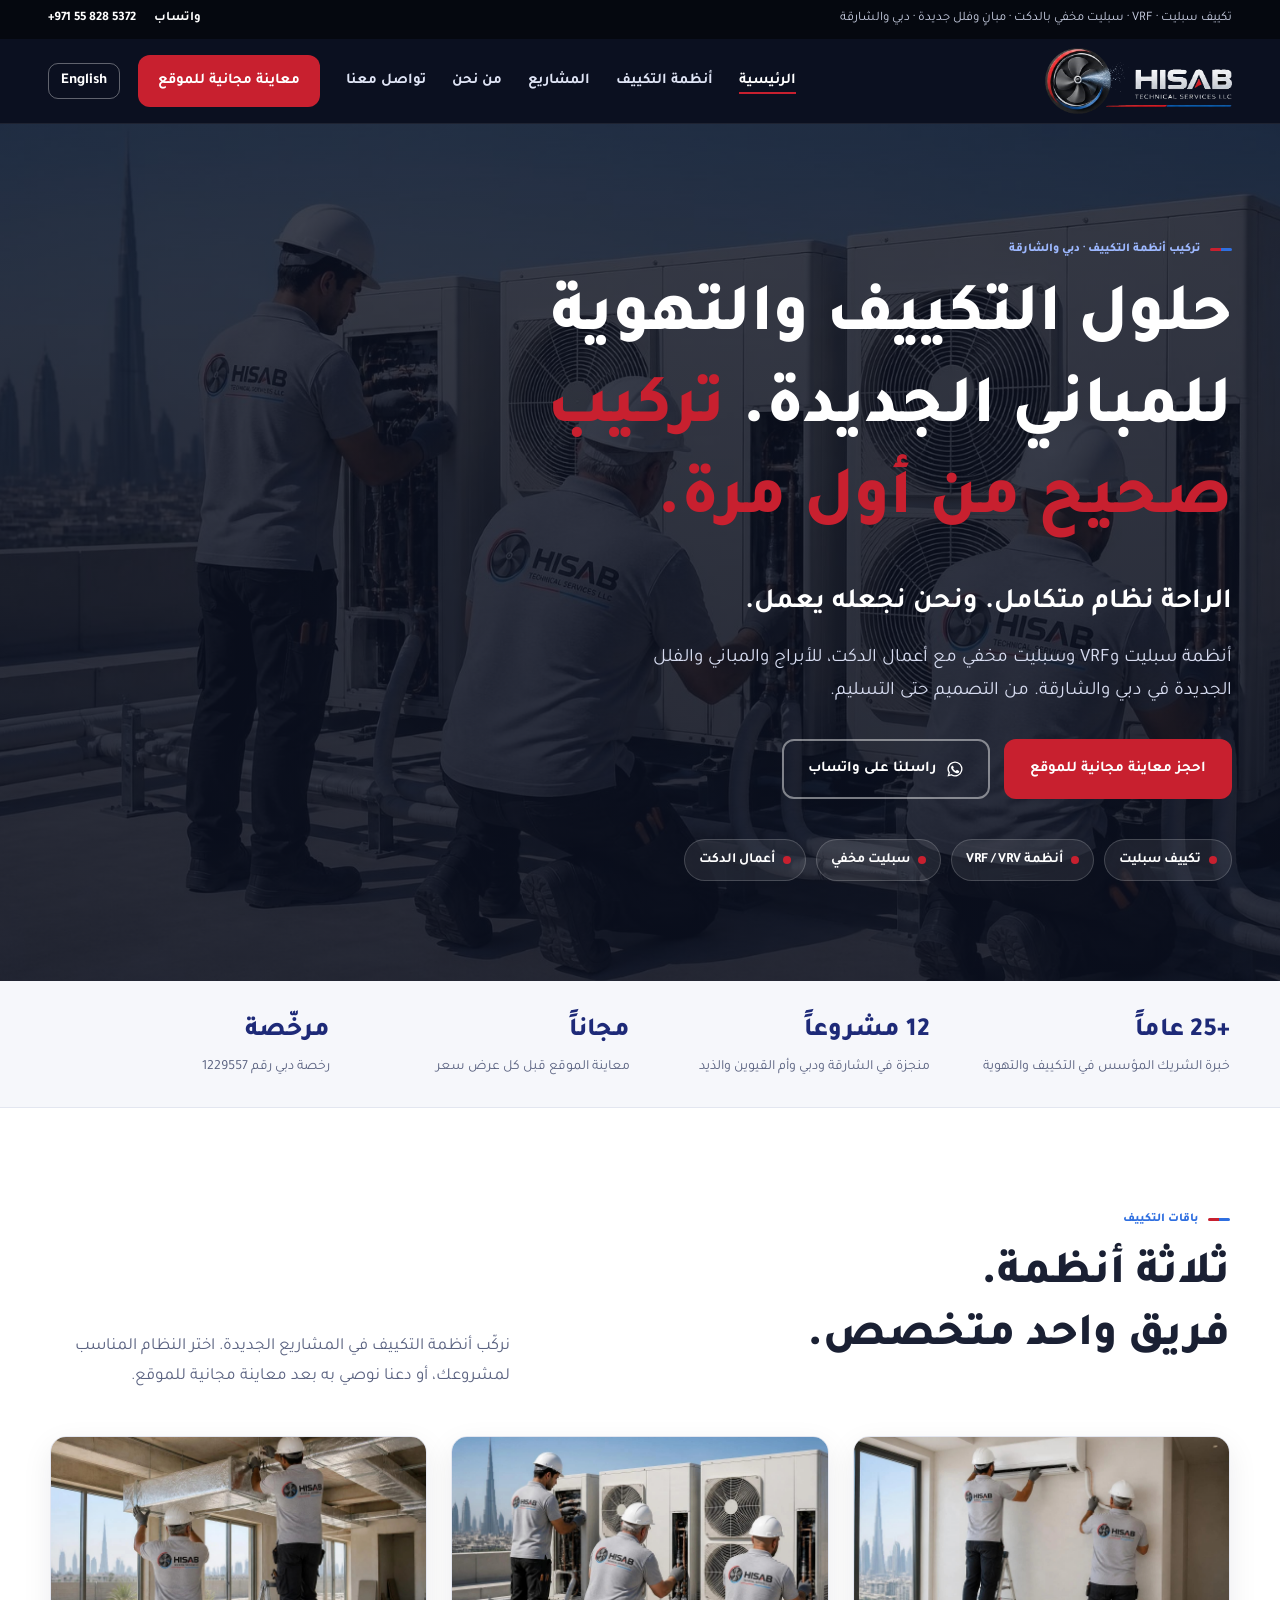
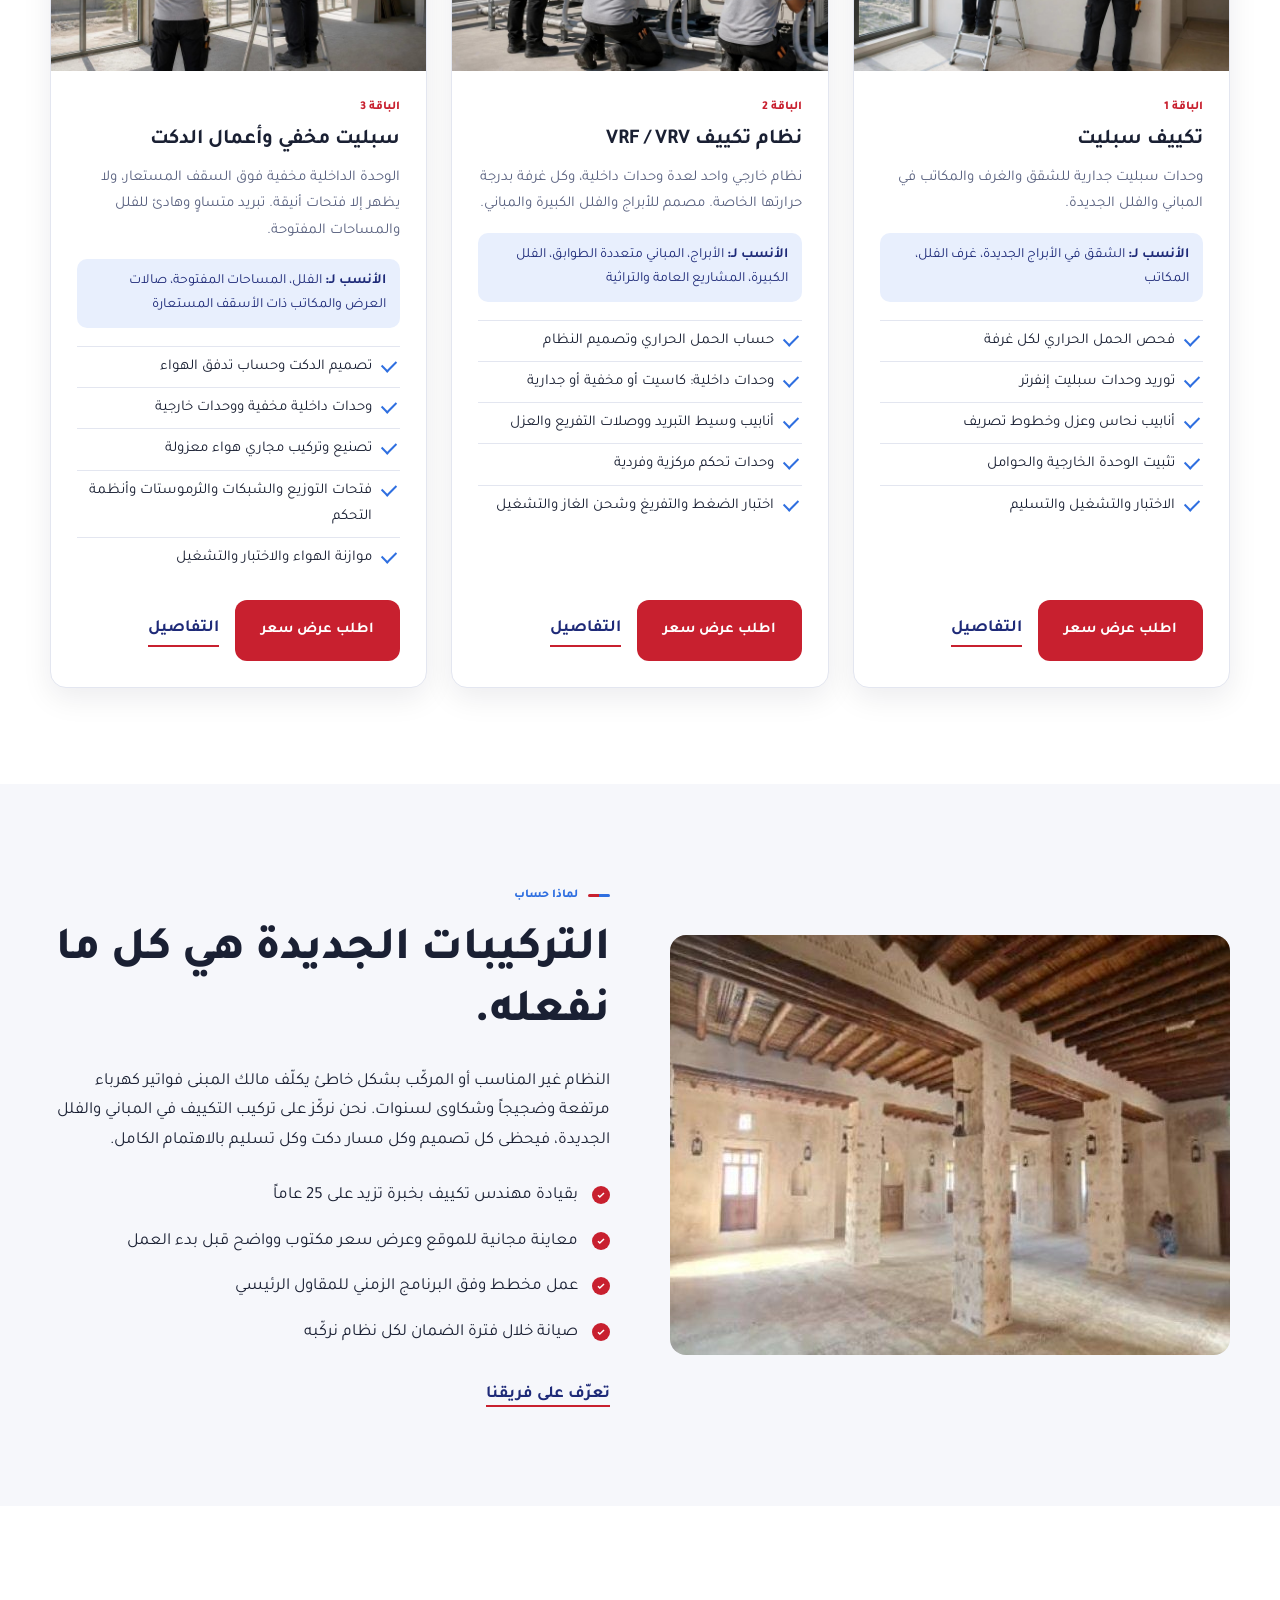
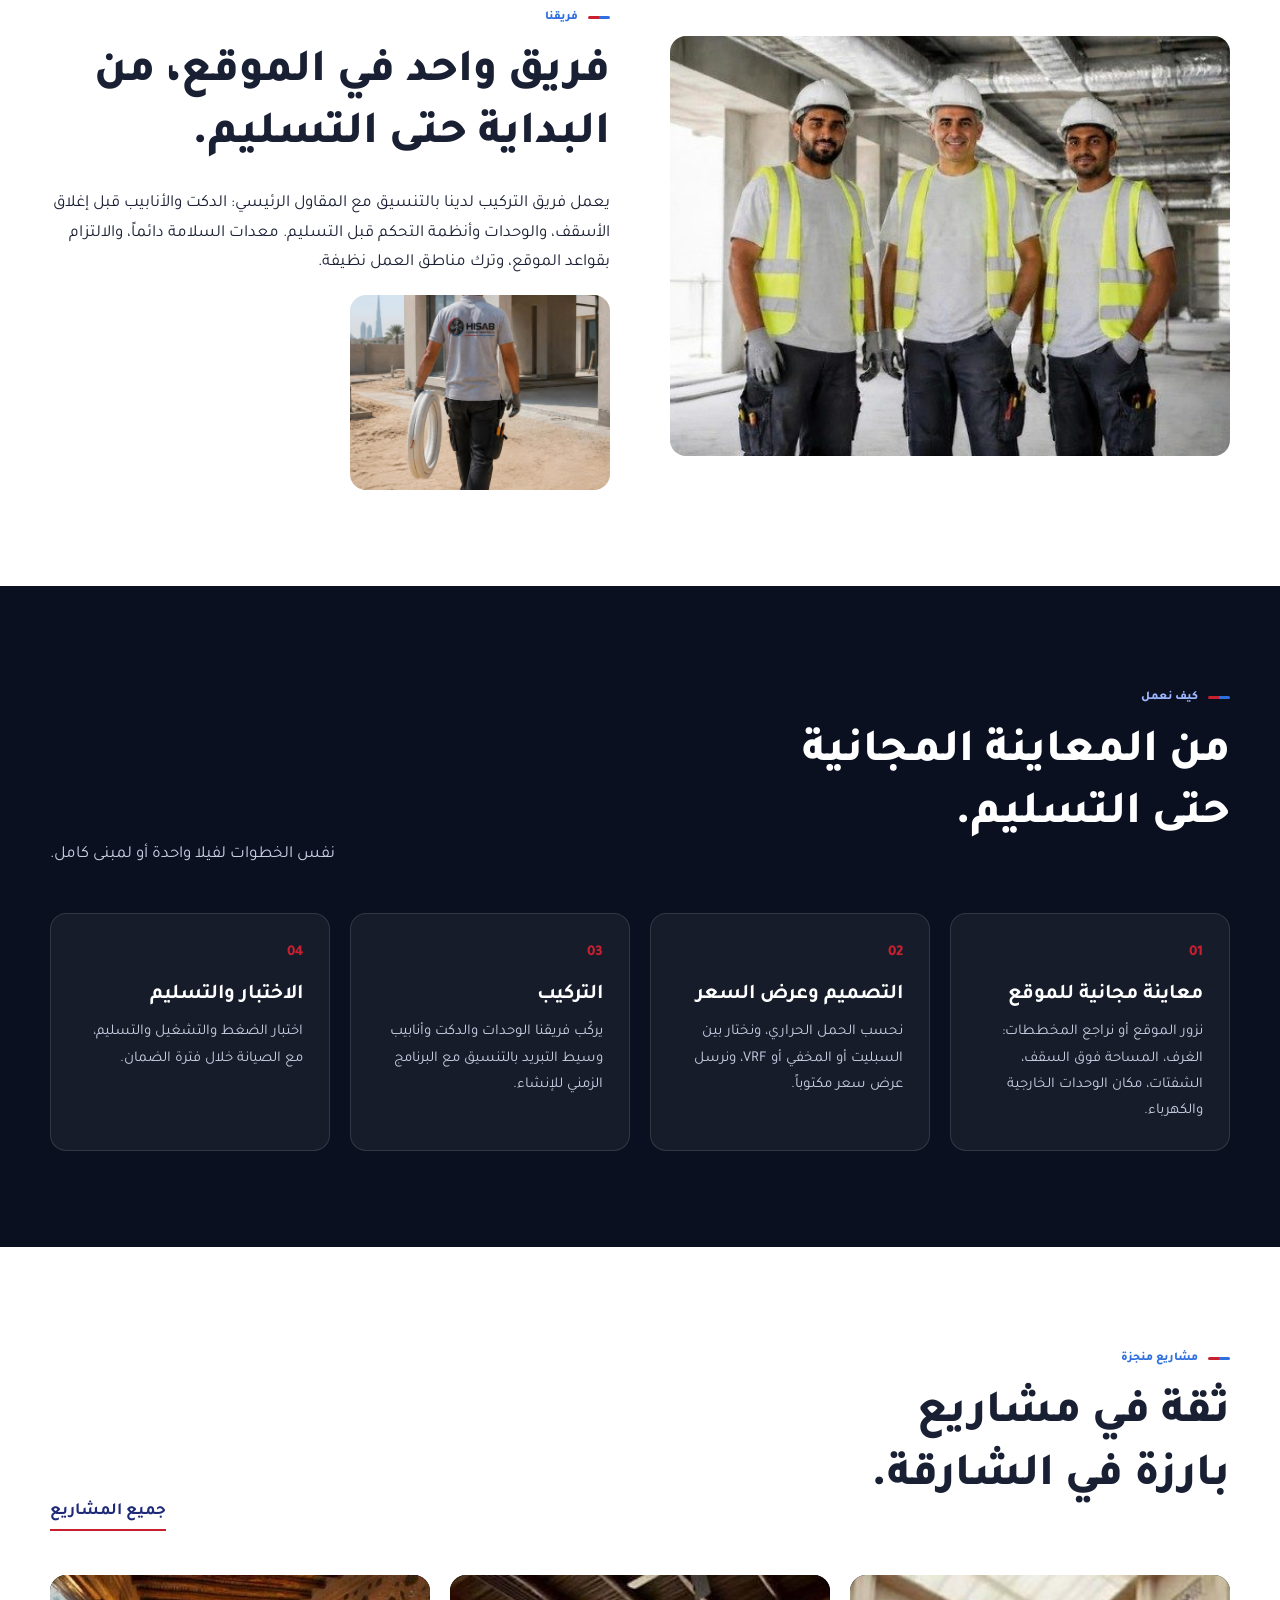
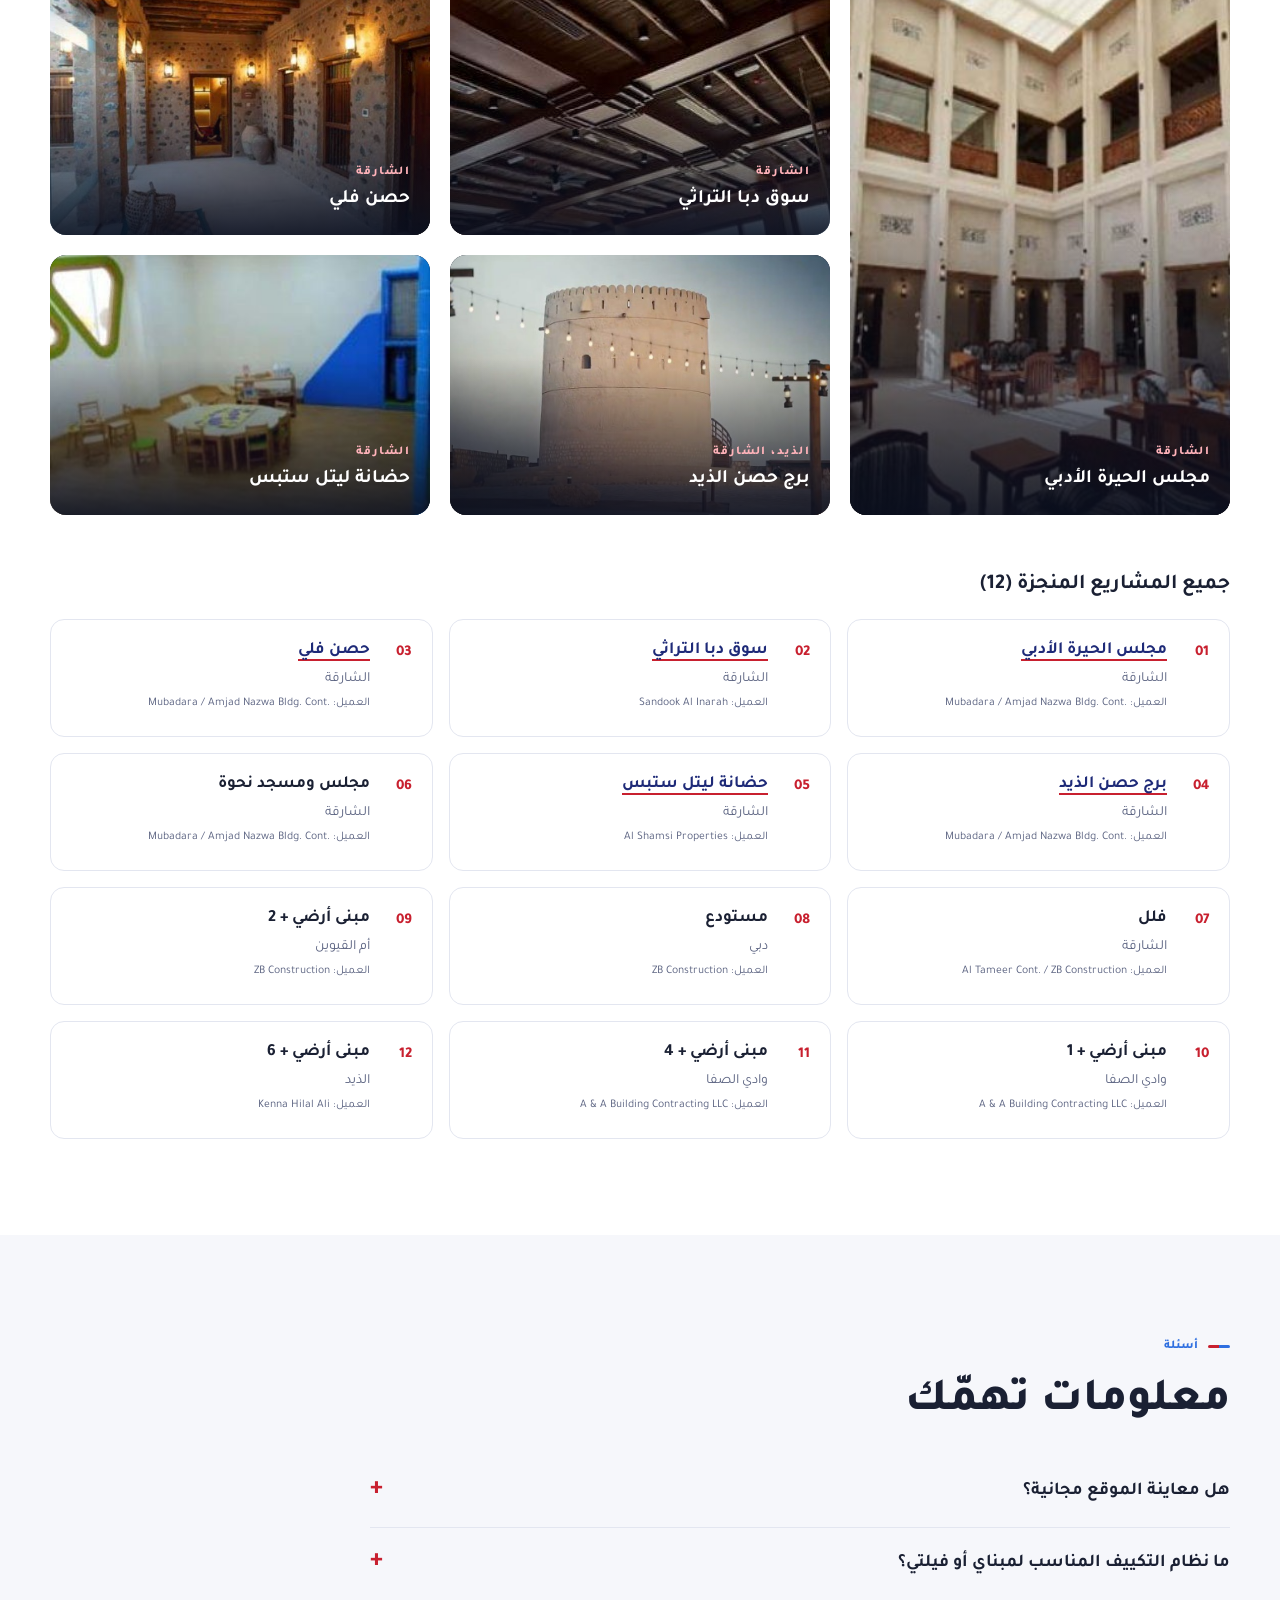
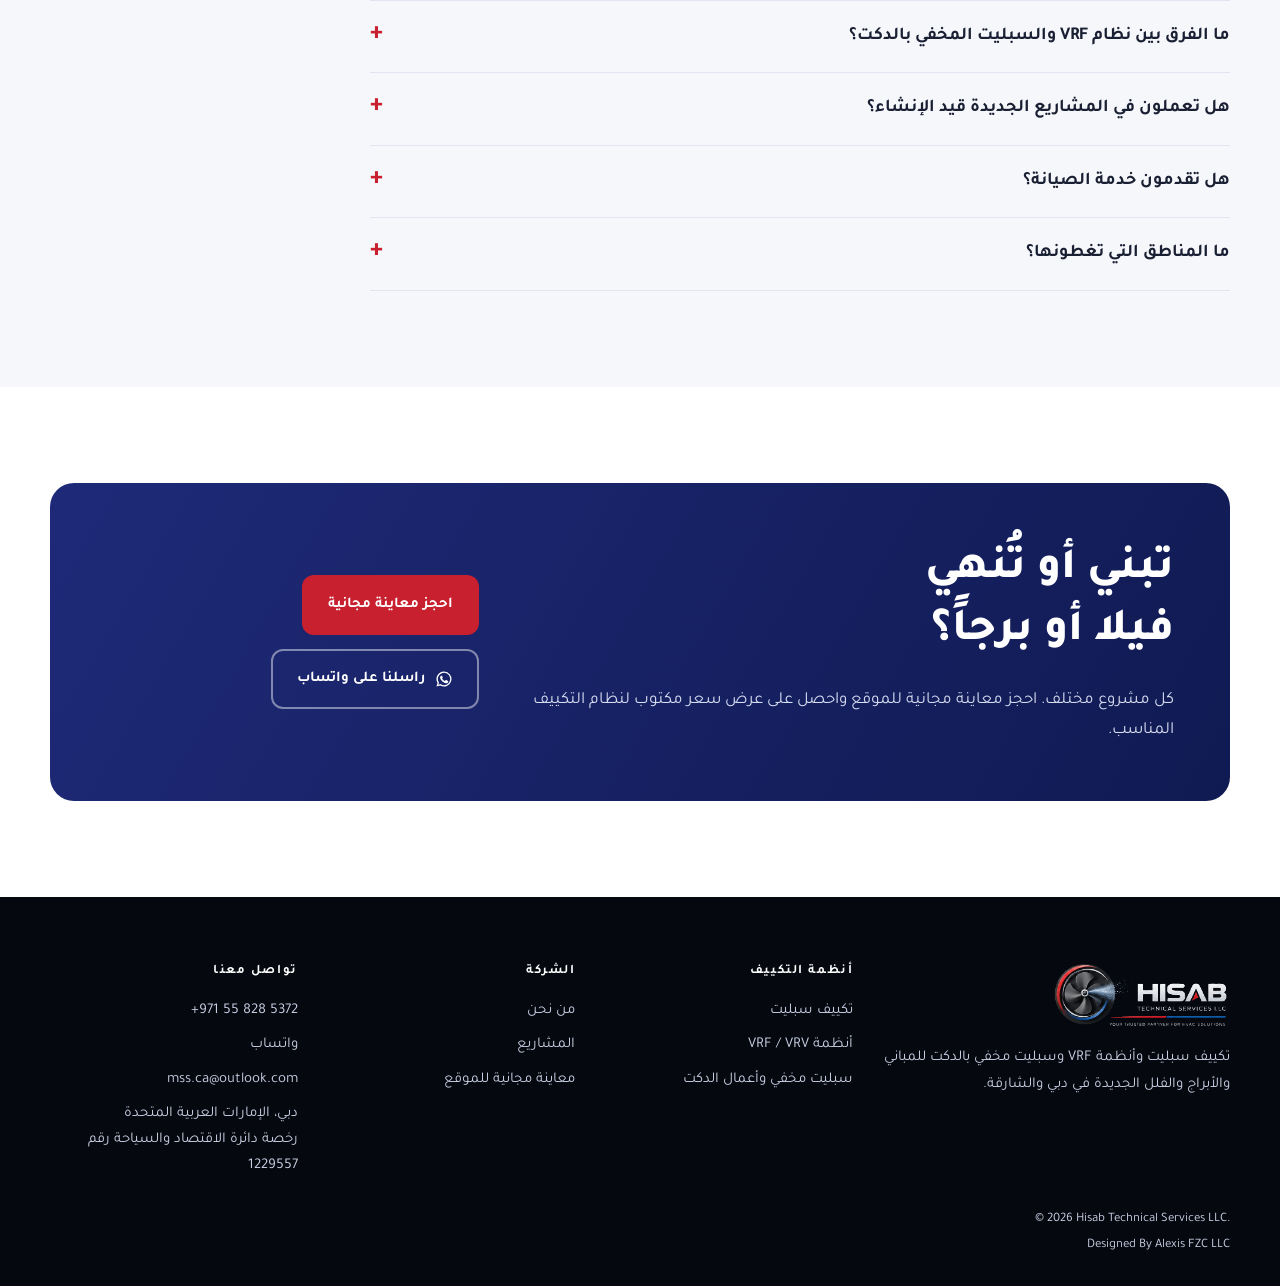
==== ar/index.html @ 133f1e7b "Add Arabic (RTL) version of every page with an English/Arabic switch Arabic pages live in ar/ and sh" ====
<!doctype html>
<html lang="ar" dir="rtl">
<head>
<meta charset="utf-8">
<meta name="viewport" content="width=device-width,initial-scale=1">
<title>تركيب تكييف سبليت وVRF ومخفي بالدكت للمباني والفلل في دبي | حساب للخدمات الفنية</title>
<meta name="description" content="حساب للخدمات الفنية تركّب تكييف سبليت وأنظمة VRF/VRV وسبليت مخفي مع أعمال الدكت للمباني والأبراج والفلل الجديدة في دبي والشارقة. معاينة مجانية للموقع.">
<link rel="canonical" href="https://hisab-technical-services.netlify.app/ar/">
<link rel="alternate" hreflang="en" href="https://hisab-technical-services.netlify.app/">
<link rel="alternate" hreflang="ar" href="https://hisab-technical-services.netlify.app/ar/">
<link rel="alternate" hreflang="x-default" href="https://hisab-technical-services.netlify.app/">
<meta property="og:type" content="website">
<meta property="og:locale" content="ar_AE">
<meta property="og:title" content="تركيب تكييف سبليت وVRF ومخفي بالدكت للمباني والفلل في دبي | حساب للخدمات الفنية">
<meta property="og:description" content="حساب للخدمات الفنية تركّب تكييف سبليت وأنظمة VRF/VRV وسبليت مخفي مع أعمال الدكت للمباني والأبراج والفلل الجديدة في دبي والشارقة. معاينة مجانية للموقع.">
<meta property="og:url" content="https://hisab-technical-services.netlify.app/ar/">
<meta property="og:image" content="https://hisab-technical-services.netlify.app/assets/og-image.jpg">
<meta name="twitter:card" content="summary_large_image">
<meta name="theme-color" content="#0b1020">
<link rel="icon" type="image/png" href="../assets/favicon.png">
<link rel="apple-touch-icon" href="../assets/apple-touch-icon.png">
<link rel="preconnect" href="https://fonts.googleapis.com">
<link rel="preconnect" href="https://fonts.gstatic.com" crossorigin>
<link href="https://fonts.googleapis.com/css2?family=Manrope:wght@400;500;600;700;800&family=Tajawal:wght@400;500;700;800&display=swap" rel="stylesheet">
<link rel="stylesheet" href="../styles.css">
<script type="application/ld+json">{"@context": "https://schema.org", "@type": "HVACBusiness", "name": "حساب للخدمات الفنية ذ.م.م", "alternateName": "Hisab Technical Services LLC", "inLanguage": "ar", "slogan": "شريكك الموثوق لحلول التكييف والتهوية", "url": "https://hisab-technical-services.netlify.app/ar/", "telephone": "+971558285372", "email": "mss.ca@outlook.com", "image": "https://hisab-technical-services.netlify.app/assets/og-image.jpg", "logo": "https://hisab-technical-services.netlify.app/assets/hisab-logo.png", "foundingDate": "2023-08", "address": {"@type": "PostalAddress", "addressLocality": "دبي", "addressCountry": "AE"}, "areaServed": [{"@type": "City", "name": "دبي"}, {"@type": "City", "name": "الشارقة"}, {"@type": "Country", "name": "الإمارات العربية المتحدة"}], "sameAs": ["https://instagram.com/hisab_technical_services_llc"], "hasOfferCatalog": {"@type": "OfferCatalog", "name": "تركيب أنظمة التكييف", "itemListElement": [{"@type": "Offer", "itemOffered": {"@type": "Service", "name": "توريد وتركيب تكييف سبليت للمباني والفلل الجديدة"}}, {"@type": "Offer", "itemOffered": {"@type": "Service", "name": "تصميم وتركيب وتشغيل أنظمة تكييف VRF / VRV"}}, {"@type": "Offer", "itemOffered": {"@type": "Service", "name": "تصميم وتركيب تكييف سبليت مخفي وأعمال الدكت"}}, {"@type": "Offer", "itemOffered": {"@type": "Service", "name": "معاينة مجانية للموقع"}}]}}</script>
<script type="application/ld+json">{"@context": "https://schema.org", "@type": "FAQPage", "inLanguage": "ar", "mainEntity": [{"@type": "Question", "name": "هل معاينة الموقع مجانية؟", "acceptedAnswer": {"@type": "Answer", "text": "نعم. كل مشروع مختلف، لذلك نعاين الموقع أولاً. المعاينة مجانية، وبعدها تستلم عرض سعر مكتوباً."}}, {"@type": "Question", "name": "ما نظام التكييف المناسب لمبناي أو فيلتي؟", "acceptedAnswer": {"@type": "Answer", "text": "يعتمد ذلك على عدد الغرف والمساحة فوق السقف وطريقة استخدام المبنى. الوحدات السبليت تناسب الغرف المنفردة والشقق. السبليت المخفي بالدكت يخفي الوحدة الداخلية فوق السقف المستعار ويناسب الفلل والمساحات المفتوحة. نظام VRF يناسب الفلل الكبيرة والأبراج والمباني متعددة الغرف على نظام خارجي واحد. نوصي بالنظام المناسب بعد معاينة الموقع."}}, {"@type": "Question", "name": "ما الفرق بين نظام VRF والسبليت المخفي بالدكت؟", "acceptedAnswer": {"@type": "Answer", "text": "نظام السبليت المخفي يستخدم وحدة داخلية واحدة توزّع الهواء البارد عبر مجاري الدكت إلى عدة غرف، وغالباً بثرموستات واحد لكل نظام. أما نظام VRF (تدفق متغير لوسيط التبريد، ويُسمّى أيضاً VRV) فيربط عدة وحدات داخلية بوحدة خارجية واحدة، فيمكن ضبط حرارة كل غرفة على حدة."}}, {"@type": "Question", "name": "هل تعملون في المشاريع الجديدة قيد الإنشاء؟", "acceptedAnswer": {"@type": "Answer", "text": "نعم. التركيبات الجديدة هي تخصصنا: التكييف وأعمال الدكت للمباني والأبراج والفلل الجديدة، من مرحلة التصميم حتى التركيب والاختبار والتسليم."}}, {"@type": "Question", "name": "هل تقدمون خدمة الصيانة؟", "acceptedAnswer": {"@type": "Answer", "text": "نحن متخصصون في التركيبات الجديدة. نقدم الصيانة للأنظمة التي قمنا بتركيبها خلال فترة الضمان."}}, {"@type": "Question", "name": "ما المناطق التي تغطونها؟", "acceptedAnswer": {"@type": "Answer", "text": "مقرنا في دبي ونعمل في دبي والشارقة، ولدينا مشاريع منجزة في الشارقة والذيد وأم القيوين ودبي."}}]}</script>
</head>
<body>
<a class="skip" href="#main">انتقل إلى المحتوى</a>
<div class="topbar"><div class="wrap"><span>تكييف سبليت · VRF · سبليت مخفي بالدكت<span class="hide-sm"> · مبانٍ وفلل جديدة · دبي والشارقة</span></span><span class="top-links"><a href="https://wa.me/971558285372?text=%D9%85%D8%B1%D8%AD%D8%A8%D8%A7%D9%8B%20%D8%AD%D8%B3%D8%A7%D8%A8%D8%8C%20%D8%A3%D8%B1%D8%BA%D8%A8%20%D9%81%D9%8A%20%D9%85%D8%B9%D8%A7%D9%8A%D9%86%D8%A9%20%D9%85%D8%AC%D8%A7%D9%86%D9%8A%D8%A9%20%D9%84%D9%84%D9%85%D9%88%D9%82%D8%B9." target="_blank" rel="noopener">واتساب</a><a href="tel:+971558285372"><bdi dir="ltr">+971 55 828 5372</bdi></a></span></div></div>
<header class="header"><div class="wrap nav">
<a class="brand" href="index.html" aria-label="حساب للخدمات الفنية – الرئيسية"><img src="../assets/hisab-logo-header-v3.png" alt="حساب للخدمات الفنية ذ.م.م – شريكك الموثوق لحلول التكييف والتهوية" width="576" height="203"></a>
<div class="nav-end"><nav class="menu" id="menu" aria-label="القائمة الرئيسية"><a href="index.html" aria-current="page">الرئيسية</a><a href="ac-systems.html">أنظمة التكييف</a><a href="projects.html">المشاريع</a><a href="about.html">من نحن</a><a href="contact.html">تواصل معنا</a><a class="btn btn-red" href="contact.html#book">معاينة مجانية للموقع</a></nav>
<a class="lang-switch" href="../index.html" hreflang="en" lang="en">English</a><button class="menu-toggle" aria-label="فتح القائمة" aria-expanded="false" aria-controls="menu">☰</button></div>
</div></header>
<main id="main">
<section class="hero"><div class="hero-bg" role="img" aria-label="فنيو حساب يركّبون وحدات VRF خارجية على سطح مبنى في دبي"></div><div class="wrap">
<div class="eyebrow">تركيب أنظمة التكييف · دبي والشارقة</div>
<h1>حلول التكييف والتهوية للمباني الجديدة. <span class="accent">تركيب صحيح من أول مرة.</span></h1>
<p class="tagline">الراحة نظام متكامل. ونحن نجعله يعمل.</p>
<p class="lead">أنظمة سبليت وVRF وسبليت مخفي مع أعمال الدكت، للأبراج والمباني والفلل الجديدة في دبي والشارقة. من التصميم حتى التسليم.</p>
<div class="hero-actions"><a class="btn btn-red" href="contact.html#book">احجز معاينة مجانية للموقع</a><a class="btn btn-ghost" href="https://wa.me/971558285372?text=%D9%85%D8%B1%D8%AD%D8%A8%D8%A7%D9%8B%20%D8%AD%D8%B3%D8%A7%D8%A8%D8%8C%20%D8%A3%D8%B1%D8%BA%D8%A8%20%D9%81%D9%8A%20%D9%85%D8%B9%D8%A7%D9%8A%D9%86%D8%A9%20%D9%85%D8%AC%D8%A7%D9%86%D9%8A%D8%A9%20%D9%84%D9%84%D9%85%D9%88%D9%82%D8%B9." target="_blank" rel="noopener"><svg class="wa" viewBox="0 0 24 24" aria-hidden="true"><path fill="currentColor" d="M12 2a10 10 0 0 0-8.6 15.1L2 22l5-1.3A10 10 0 1 0 12 2zm0 18.2a8.2 8.2 0 0 1-4.2-1.2l-.3-.2-3 .8.8-2.9-.2-.3A8.2 8.2 0 1 1 12 20.2zm4.5-6.1c-.2-.1-1.5-.7-1.7-.8s-.4-.1-.6.1-.7.8-.8 1-.3.2-.5.1a6.7 6.7 0 0 1-3.3-2.9c-.3-.4.3-.4.7-1.3.1-.2 0-.3 0-.4l-.8-1.8c-.2-.5-.4-.4-.6-.4h-.5a1 1 0 0 0-.7.3 3 3 0 0 0-.9 2.2 5.2 5.2 0 0 0 1.1 2.7 11.8 11.8 0 0 0 4.5 4c1.7.7 2.3.8 3.2.7a2.7 2.7 0 0 0 1.8-1.3 2.2 2.2 0 0 0 .2-1.3c-.1-.1-.3-.2-.5-.3z"/></svg> راسلنا على واتساب</a></div>
<div class="hero-chips"><span class="chip">تكييف سبليت</span><span class="chip">أنظمة VRF / VRV</span><span class="chip">سبليت مخفي</span><span class="chip">أعمال الدكت</span></div>
</div></section>
<section class="trust"><div class="wrap">
<div><b>+25 عاماً</b><span>خبرة الشريك المؤسس في التكييف والتهوية</span></div>
<div><b>12 مشروعاً</b><span>منجزة في الشارقة ودبي وأم القيوين والذيد</span></div>
<div><b>مجاناً</b><span>معاينة الموقع قبل كل عرض سعر</span></div>
<div><b>مرخّصة</b><span>رخصة دبي رقم <bdi dir="ltr">1229557</bdi></span></div>
</div></section>

<section class="section"><div class="wrap">
<div class="head"><div><div class="eyebrow">باقات التكييف</div><h2>ثلاثة أنظمة.<br>فريق واحد متخصص.</h2></div>
<p>نركّب أنظمة التكييف في المشاريع الجديدة. اختر النظام المناسب لمشروعك، أو دعنا نوصي به بعد معاينة مجانية للموقع.</p></div>
<div class="packages">
<article class="pkg"><img src="../assets/photos/pkg-split.jpg" alt="فنيو حساب بالزي الموحد يركّبون وحدة تكييف سبليت في شقة جديدة في دبي" loading="lazy" width="800" height="500"><div class="pkg-body">
<div class="tag">الباقة 1</div><h3>تكييف سبليت</h3><p>وحدات سبليت جدارية للشقق والغرف والمكاتب في المباني والفلل الجديدة.</p><div class="best"><b>الأنسب لـ:</b> الشقق في الأبراج الجديدة، غرف الفلل، المكاتب</div>
<ul><li>فحص الحمل الحراري لكل غرفة</li><li>توريد وحدات سبليت إنفرتر</li><li>أنابيب نحاس وعزل وخطوط تصريف</li><li>تثبيت الوحدة الخارجية والحوامل</li><li>الاختبار والتشغيل والتسليم</li></ul>
<div class="actions"><a class="btn btn-red" href="contact.html?system=split#book">اطلب عرض سعر</a><a class="link" href="ac-systems.html#split">التفاصيل</a></div>
</div></article>
<article class="pkg"><img src="../assets/photos/pkg-vrf.jpg" alt="فنيو حساب يركّبون وحدات VRF خارجية على سطح مبنى في دبي" loading="lazy" width="800" height="500"><div class="pkg-body">
<div class="tag">الباقة 2</div><h3>نظام تكييف VRF / VRV</h3><p>نظام خارجي واحد لعدة وحدات داخلية، وكل غرفة بدرجة حرارتها الخاصة. مصمم للأبراج والفلل الكبيرة والمباني.</p><div class="best"><b>الأنسب لـ:</b> الأبراج، المباني متعددة الطوابق، الفلل الكبيرة، المشاريع العامة والتراثية</div>
<ul><li>حساب الحمل الحراري وتصميم النظام</li><li>وحدات داخلية: كاسيت أو مخفية أو جدارية</li><li>أنابيب وسيط التبريد ووصلات التفريع والعزل</li><li>وحدات تحكم مركزية وفردية</li><li>اختبار الضغط والتفريغ وشحن الغاز والتشغيل</li></ul>
<div class="actions"><a class="btn btn-red" href="contact.html?system=vrf#book">اطلب عرض سعر</a><a class="link" href="ac-systems.html#vrf">التفاصيل</a></div>
</div></article>
<article class="pkg"><img src="../assets/photos/pkg-ducted.jpg" alt="فنيو حساب يركّبون مجاري هواء معزولة في فيلا جديدة" loading="lazy" width="800" height="500"><div class="pkg-body">
<div class="tag">الباقة 3</div><h3>سبليت مخفي وأعمال الدكت</h3><p>الوحدة الداخلية مخفية فوق السقف المستعار، ولا يظهر إلا فتحات أنيقة. تبريد متساوٍ وهادئ للفلل والمساحات المفتوحة.</p><div class="best"><b>الأنسب لـ:</b> الفلل، المساحات المفتوحة، صالات العرض والمكاتب ذات الأسقف المستعارة</div>
<ul><li>تصميم الدكت وحساب تدفق الهواء</li><li>وحدات داخلية مخفية ووحدات خارجية</li><li>تصنيع وتركيب مجاري هواء معزولة</li><li>فتحات التوزيع والشبكات والثرموستات وأنظمة التحكم</li><li>موازنة الهواء والاختبار والتشغيل</li></ul>
<div class="actions"><a class="btn btn-red" href="contact.html?system=ducted#book">اطلب عرض سعر</a><a class="link" href="ac-systems.html#ducted">التفاصيل</a></div>
</div></article>
</div>
</div></section>

<section class="section alt"><div class="wrap split">
<img src="../assets/photos/why.jpg" alt="قاعة بأعمدة وسقف خشبي في مجلس الحيرة الأدبي، أحد مشاريع حساب" loading="lazy" width="900" height="600">
<div><div class="eyebrow">لماذا حساب</div><h2>التركيبات الجديدة هي كل ما نفعله.</h2>
<p>النظام غير المناسب أو المركّب بشكل خاطئ يكلّف مالك المبنى فواتير كهرباء مرتفعة وضجيجاً وشكاوى لسنوات. نحن نركّز على تركيب التكييف في المباني والفلل الجديدة، فيحظى كل تصميم وكل مسار دكت وكل تسليم بالاهتمام الكامل.</p>
<ul class="ticks"><li>بقيادة مهندس تكييف بخبرة تزيد على 25 عاماً</li><li>معاينة مجانية للموقع وعرض سعر مكتوب وواضح قبل بدء العمل</li><li>عمل مخطط وفق البرنامج الزمني للمقاول الرئيسي</li><li>صيانة خلال فترة الضمان لكل نظام نركّبه</li></ul>
<a class="link" href="about.html">تعرّف على فريقنا</a></div>
</div></section>
<section class="section"><div class="wrap split">
<img src="../assets/photos/team.jpg" alt="فريق تركيب حساب للخدمات الفنية في موقع إنشاء" loading="lazy" width="900" height="600">
<div><div class="eyebrow">فريقنا</div><h2>فريق واحد في الموقع، من البداية حتى التسليم.</h2>
<p>يعمل فريق التركيب لدينا بالتنسيق مع المقاول الرئيسي: الدكت والأنابيب قبل إغلاق الأسقف، والوحدات وأنظمة التحكم قبل التسليم. معدات السلامة دائماً، والالتزام بقواعد الموقع، وترك مناطق العمل نظيفة.</p>
<img src="../assets/photos/uniform-back.jpg" alt="فني من حساب يحمل شعار الشركة على زيه ويحمل أنابيب نحاس في موقع فيلا" loading="lazy" width="400" height="500" style="max-width:260px;margin-top:10px"></div>
</div></section>

<section class="section dark"><div class="wrap">
<div class="head"><div><div class="eyebrow">كيف نعمل</div><h2>من المعاينة المجانية<br>حتى التسليم.</h2></div><p>نفس الخطوات لفيلا واحدة أو لمبنى كامل.</p></div>
<div class="steps">
<div class="step"><h3>معاينة مجانية للموقع</h3><p>نزور الموقع أو نراجع المخططات: الغرف، المساحة فوق السقف، الشفتات، مكان الوحدات الخارجية والكهرباء.</p></div>
<div class="step"><h3>التصميم وعرض السعر</h3><p>نحسب الحمل الحراري، ونختار بين السبليت أو المخفي أو VRF، ونرسل عرض سعر مكتوباً.</p></div>
<div class="step"><h3>التركيب</h3><p>يركّب فريقنا الوحدات والدكت وأنابيب وسيط التبريد بالتنسيق مع البرنامج الزمني للإنشاء.</p></div>
<div class="step"><h3>الاختبار والتسليم</h3><p>اختبار الضغط والتشغيل والتسليم، مع الصيانة خلال فترة الضمان.</p></div>
</div>
</div></section>

<section class="section"><div class="wrap">
<div class="head"><div><div class="eyebrow">مشاريع منجزة</div><h2>ثقة في مشاريع<br>بارزة في الشارقة.</h2></div><a class="link" href="projects.html">جميع المشاريع</a></div>
<div class="projects">
<a class="proj big" href="projects.html#heera"><img src="../assets/projects/heera-interior.jpg" alt="قاعة الفناء في مجلس الحيرة الأدبي، الشارقة" loading="lazy"><span><small>الشارقة</small><b>مجلس الحيرة الأدبي</b></span></a>
<a class="proj" href="projects.html#dibba"><img src="../assets/projects/dibba-ceiling.jpg" alt="سقف مع فتحات هواء طولية في سوق دبا التراثي" loading="lazy"><span><small>الشارقة</small><b>سوق دبا التراثي</b></span></a>
<a class="proj" href="projects.html#fili"><img src="../assets/projects/fili-corridor.jpg" alt="ممر بعد الترميم في حصن فلي" loading="lazy"><span><small>الشارقة</small><b>حصن فلي</b></span></a>
<a class="proj" href="projects.html#dhaid"><img src="../assets/projects/dhaid-tower.jpg" alt="برج حصن الذيد عند الغروب" loading="lazy"><span><small>الذيد، الشارقة</small><b>برج حصن الذيد</b></span></a>
<a class="proj" href="projects.html#steps"><img src="../assets/projects/steps-interior.jpg" alt="فصل دراسي مع فتحات هواء في السقف في حضانة ليتل ستبس" loading="lazy"><span><small>الشارقة</small><b>حضانة ليتل ستبس</b></span></a>
</div>
<h3 style="margin-top:56px">جميع المشاريع المنجزة (12)</h3>
<div class="ref-grid"><div class="ref"><span class="num">01</span><div><h3><a href="projects.html#heera">مجلس الحيرة الأدبي</a></h3><p>الشارقة<br><small>العميل: <bdi dir="ltr">Mubadara / Amjad Nazwa Bldg. Cont.</bdi></small></p></div></div><div class="ref"><span class="num">02</span><div><h3><a href="projects.html#dibba">سوق دبا التراثي</a></h3><p>الشارقة<br><small>العميل: <bdi dir="ltr">Sandook Al Inarah</bdi></small></p></div></div><div class="ref"><span class="num">03</span><div><h3><a href="projects.html#fili">حصن فلي</a></h3><p>الشارقة<br><small>العميل: <bdi dir="ltr">Mubadara / Amjad Nazwa Bldg. Cont.</bdi></small></p></div></div><div class="ref"><span class="num">04</span><div><h3><a href="projects.html#dhaid">برج حصن الذيد</a></h3><p>الشارقة<br><small>العميل: <bdi dir="ltr">Mubadara / Amjad Nazwa Bldg. Cont.</bdi></small></p></div></div><div class="ref"><span class="num">05</span><div><h3><a href="projects.html#steps">حضانة ليتل ستبس</a></h3><p>الشارقة<br><small>العميل: <bdi dir="ltr">Al Shamsi Properties</bdi></small></p></div></div><div class="ref"><span class="num">06</span><div><h3>مجلس ومسجد نحوة</h3><p>الشارقة<br><small>العميل: <bdi dir="ltr">Mubadara / Amjad Nazwa Bldg. Cont.</bdi></small></p></div></div><div class="ref"><span class="num">07</span><div><h3>فلل</h3><p>الشارقة<br><small>العميل: <bdi dir="ltr">Al Tameer Cont. / ZB Construction</bdi></small></p></div></div><div class="ref"><span class="num">08</span><div><h3>مستودع</h3><p>دبي<br><small>العميل: <bdi dir="ltr">ZB Construction</bdi></small></p></div></div><div class="ref"><span class="num">09</span><div><h3>مبنى أرضي + 2</h3><p>أم القيوين<br><small>العميل: <bdi dir="ltr">ZB Construction</bdi></small></p></div></div><div class="ref"><span class="num">10</span><div><h3>مبنى أرضي + 1</h3><p>وادي الصفا<br><small>العميل: <bdi dir="ltr">A &amp; A Building Contracting LLC</bdi></small></p></div></div><div class="ref"><span class="num">11</span><div><h3>مبنى أرضي + 4</h3><p>وادي الصفا<br><small>العميل: <bdi dir="ltr">A &amp; A Building Contracting LLC</bdi></small></p></div></div><div class="ref"><span class="num">12</span><div><h3>مبنى أرضي + 6</h3><p>الذيد<br><small>العميل: <bdi dir="ltr">Kenna Hilal Ali</bdi></small></p></div></div></div>
</div></section>

<section class="section alt"><div class="wrap">
<div class="eyebrow">أسئلة</div><h2>معلومات تهمّك</h2>
<div class="faq"><details><summary>هل معاينة الموقع مجانية؟</summary><p>نعم. كل مشروع مختلف، لذلك نعاين الموقع أولاً. المعاينة مجانية، وبعدها تستلم عرض سعر مكتوباً.</p></details><details><summary>ما نظام التكييف المناسب لمبناي أو فيلتي؟</summary><p>يعتمد ذلك على عدد الغرف والمساحة فوق السقف وطريقة استخدام المبنى. الوحدات السبليت تناسب الغرف المنفردة والشقق. السبليت المخفي بالدكت يخفي الوحدة الداخلية فوق السقف المستعار ويناسب الفلل والمساحات المفتوحة. نظام VRF يناسب الفلل الكبيرة والأبراج والمباني متعددة الغرف على نظام خارجي واحد. نوصي بالنظام المناسب بعد معاينة الموقع.</p></details><details><summary>ما الفرق بين نظام VRF والسبليت المخفي بالدكت؟</summary><p>نظام السبليت المخفي يستخدم وحدة داخلية واحدة توزّع الهواء البارد عبر مجاري الدكت إلى عدة غرف، وغالباً بثرموستات واحد لكل نظام. أما نظام VRF (تدفق متغير لوسيط التبريد، ويُسمّى أيضاً VRV) فيربط عدة وحدات داخلية بوحدة خارجية واحدة، فيمكن ضبط حرارة كل غرفة على حدة.</p></details><details><summary>هل تعملون في المشاريع الجديدة قيد الإنشاء؟</summary><p>نعم. التركيبات الجديدة هي تخصصنا: التكييف وأعمال الدكت للمباني والأبراج والفلل الجديدة، من مرحلة التصميم حتى التركيب والاختبار والتسليم.</p></details><details><summary>هل تقدمون خدمة الصيانة؟</summary><p>نحن متخصصون في التركيبات الجديدة. نقدم الصيانة للأنظمة التي قمنا بتركيبها خلال فترة الضمان.</p></details><details><summary>ما المناطق التي تغطونها؟</summary><p>مقرنا في دبي ونعمل في دبي والشارقة، ولدينا مشاريع منجزة في الشارقة والذيد وأم القيوين ودبي.</p></details></div>
</div></section>
<section class="section"><div class="wrap"><div class="cta">
<div><h2>تبني أو تُنهي<br>فيلا أو برجاً؟</h2><p>كل مشروع مختلف. احجز معاينة مجانية للموقع واحصل على عرض سعر مكتوب لنظام التكييف المناسب.</p></div>
<div class="actions"><a class="btn btn-red" href="contact.html#book">احجز معاينة مجانية</a><a class="btn btn-ghost" href="https://wa.me/971558285372?text=%D9%85%D8%B1%D8%AD%D8%A8%D8%A7%D9%8B%20%D8%AD%D8%B3%D8%A7%D8%A8%D8%8C%20%D8%A3%D8%B1%D8%BA%D8%A8%20%D9%81%D9%8A%20%D9%85%D8%B9%D8%A7%D9%8A%D9%86%D8%A9%20%D9%85%D8%AC%D8%A7%D9%86%D9%8A%D8%A9%20%D9%84%D9%84%D9%85%D9%88%D9%82%D8%B9." target="_blank" rel="noopener"><svg class="wa" viewBox="0 0 24 24" aria-hidden="true"><path fill="currentColor" d="M12 2a10 10 0 0 0-8.6 15.1L2 22l5-1.3A10 10 0 1 0 12 2zm0 18.2a8.2 8.2 0 0 1-4.2-1.2l-.3-.2-3 .8.8-2.9-.2-.3A8.2 8.2 0 1 1 12 20.2zm4.5-6.1c-.2-.1-1.5-.7-1.7-.8s-.4-.1-.6.1-.7.8-.8 1-.3.2-.5.1a6.7 6.7 0 0 1-3.3-2.9c-.3-.4.3-.4.7-1.3.1-.2 0-.3 0-.4l-.8-1.8c-.2-.5-.4-.4-.6-.4h-.5a1 1 0 0 0-.7.3 3 3 0 0 0-.9 2.2 5.2 5.2 0 0 0 1.1 2.7 11.8 11.8 0 0 0 4.5 4c1.7.7 2.3.8 3.2.7a2.7 2.7 0 0 0 1.8-1.3 2.2 2.2 0 0 0 .2-1.3c-.1-.1-.3-.2-.5-.3z"/></svg> راسلنا على واتساب</a></div>
</div></div></section>
</main>
<footer class="footer"><div class="wrap">
<div class="footer-grid">
<div><img src="../assets/hisab-logo.png" alt="حساب للخدمات الفنية ذ.م.م" width="590" height="235" loading="lazy"><p>تكييف سبليت وأنظمة VRF وسبليت مخفي بالدكت للمباني والأبراج والفلل الجديدة في دبي والشارقة.</p></div>
<div><h4>أنظمة التكييف</h4><a href="ac-systems.html#split">تكييف سبليت</a><a href="ac-systems.html#vrf">أنظمة VRF / VRV</a><a href="ac-systems.html#ducted">سبليت مخفي وأعمال الدكت</a></div>
<div><h4>الشركة</h4><a href="about.html">من نحن</a><a href="projects.html">المشاريع</a><a href="contact.html#book">معاينة مجانية للموقع</a></div>
<div><h4>تواصل معنا</h4><a href="tel:+971558285372"><bdi dir="ltr">+971 55 828 5372</bdi></a><a href="https://wa.me/971558285372?text=%D9%85%D8%B1%D8%AD%D8%A8%D8%A7%D9%8B%20%D8%AD%D8%B3%D8%A7%D8%A8%D8%8C%20%D8%A3%D8%B1%D8%BA%D8%A8%20%D9%81%D9%8A%20%D9%85%D8%B9%D8%A7%D9%8A%D9%86%D8%A9%20%D9%85%D8%AC%D8%A7%D9%86%D9%8A%D8%A9%20%D9%84%D9%84%D9%85%D9%88%D9%82%D8%B9." target="_blank" rel="noopener">واتساب</a><a href="mailto:mss.ca@outlook.com">mss.ca@outlook.com</a><p>دبي، الإمارات العربية المتحدة<br>رخصة دائرة الاقتصاد والسياحة رقم <bdi dir="ltr">1229557</bdi></p></div>
</div>
<div class="footer-base footer-credit" dir="ltr"><span>© 2026 Hisab Technical Services LLC.</span><span>Designed By Alexis FZC LLC</span></div>
</div></footer>
<div class="callbar"><a href="tel:+971558285372">اتصل</a><a href="https://wa.me/971558285372?text=%D9%85%D8%B1%D8%AD%D8%A8%D8%A7%D9%8B%20%D8%AD%D8%B3%D8%A7%D8%A8%D8%8C%20%D8%A3%D8%B1%D8%BA%D8%A8%20%D9%81%D9%8A%20%D9%85%D8%B9%D8%A7%D9%8A%D9%86%D8%A9%20%D9%85%D8%AC%D8%A7%D9%86%D9%8A%D8%A9%20%D9%84%D9%84%D9%85%D9%88%D9%82%D8%B9." target="_blank" rel="noopener">واتساب</a></div>
<script src="../site.js"></script>
</body>
</html>
---- styles.css ----
/* Hisab Technical Services — AC, VRF and ducted split AC specialists */
:root{
  --ink:#0b1020;--ink-2:#121a33;--navy:#1e2a78;--blue:#2f6fe0;--blue-soft:#e8effd;
  --red:#c8202f;--red-dark:#a51825;--paper:#f6f7fb;--white:#fff;--text:#1a2033;--muted:#5a6280;
  --line:#e3e6f0;--radius:16px;--shadow:0 10px 30px rgba(11,16,32,.08);
  --font:"Manrope",system-ui,-apple-system,"Segoe UI",Roboto,Arial,sans-serif;
}
*{box-sizing:border-box}
html{scroll-behavior:smooth}
body{margin:0;font-family:var(--font);color:var(--text);background:var(--white);font-size:17px;line-height:1.6;-webkit-font-smoothing:antialiased}
img{max-width:100%;height:auto;display:block}
a{color:inherit}
h1,h2,h3{line-height:1.12;margin:0 0 .5em;letter-spacing:-.02em}
h1{font-size:clamp(38px,5.6vw,68px);font-weight:800}
h2{font-size:clamp(30px,3.6vw,46px);font-weight:800}
h3{font-size:21px;font-weight:700}
p{margin:0 0 1em}
.wrap{width:min(1180px,100% - 32px);margin-inline:auto}
.skip{position:absolute;left:-999px;top:8px;background:var(--white);padding:8px 12px;z-index:100}
.skip:focus{left:8px}
.accent{color:var(--red)}
.accent-blue{color:#7fa8ff}
.eyebrow{display:inline-flex;align-items:center;gap:10px;font-size:12px;font-weight:800;letter-spacing:.14em;text-transform:uppercase;color:var(--blue);margin-bottom:14px}
.eyebrow:before{content:"";width:22px;height:3px;border-radius:3px;background:linear-gradient(90deg,var(--red) 50%,var(--blue) 50%)}
.dark .eyebrow{color:#9db8ff}

/* Buttons */
.btn{display:inline-flex;align-items:center;justify-content:center;gap:10px;padding:15px 24px;border-radius:12px;font-weight:700;font-size:15px;text-decoration:none;border:2px solid transparent;cursor:pointer;transition:.2s;font-family:inherit}
.btn-red{background:var(--red);color:#fff}.btn-red:hover{background:var(--red-dark)}
.btn-blue{background:var(--navy);color:#fff}.btn-blue:hover{background:#16205e}
.btn-ghost{border-color:rgba(255,255,255,.45);color:#fff}.btn-ghost:hover{background:rgba(255,255,255,.1)}
.btn-line{border-color:var(--navy);color:var(--navy)}.btn-line:hover{background:var(--navy);color:#fff}
.link{font-weight:700;color:var(--navy);text-decoration:none;border-bottom:2px solid var(--red);padding-bottom:2px}
.link:hover{color:var(--red)}

/* Top bar + header */
.topbar{background:#05080f;color:#c9cfe3;font-size:13px}
.topbar .wrap{display:flex;justify-content:space-between;gap:16px;padding:8px 0}
.topbar a{color:#fff;text-decoration:none;font-weight:700}
.header{background:var(--ink);position:sticky;top:0;z-index:50;border-bottom:1px solid rgba(255,255,255,.08)}
.nav{display:flex;align-items:center;justify-content:space-between;height:84px}
.brand img{height:62px;width:auto}
.menu{display:flex;align-items:center;gap:26px}
.menu a{color:#dfe4f5;text-decoration:none;font-weight:600;font-size:15px}
.menu a:hover,.menu a[aria-current=page]{color:#fff}
.menu a[aria-current=page]{box-shadow:inset 0 -2px 0 var(--red)}
.menu .btn{color:#fff;padding:11px 18px;box-shadow:none}
.menu-toggle{display:none;background:none;border:1px solid rgba(255,255,255,.3);color:#fff;border-radius:10px;width:46px;height:42px;font-size:20px;cursor:pointer}

/* Hero */
.hero{position:relative;color:#fff;background:var(--ink);overflow:hidden}
.hero-bg{position:absolute;inset:0;background:url(assets/photos/hero.jpg) center/cover no-repeat;opacity:.5}
.hero:after{content:"";position:absolute;inset:0;background:linear-gradient(90deg,rgba(11,16,32,.96) 0%,rgba(11,16,32,.8) 45%,rgba(11,16,32,.25) 100%)}
.hero .wrap{position:relative;z-index:1;padding:110px 0 100px}
.hero h1{max-width:760px}
.hero p.lead{font-size:19px;max-width:600px;color:#d7dcf0}
.hero-actions{display:flex;flex-wrap:wrap;gap:14px;margin:30px 0 40px}
.hero-chips{display:flex;flex-wrap:wrap;gap:10px}
.chip{display:inline-flex;align-items:center;gap:8px;background:rgba(255,255,255,.08);border:1px solid rgba(255,255,255,.18);padding:8px 14px;border-radius:999px;font-size:14px;font-weight:600}
.chip:before{content:"";width:8px;height:8px;border-radius:50%;background:var(--red)}

.page-hero{background:var(--ink);color:#fff;position:relative;overflow:hidden}
.page-hero .wrap{position:relative;z-index:1;padding:80px 0 70px}
.page-hero p{color:#d7dcf0;max-width:640px;font-size:18px}
.page-hero:after{content:"";position:absolute;right:-120px;top:-120px;width:420px;height:420px;border-radius:50%;border:60px solid rgba(47,111,224,.12);box-shadow:0 0 0 60px rgba(200,32,47,.07)}

/* Trust strip */
.trust{background:var(--paper);border-bottom:1px solid var(--line)}
.trust .wrap{display:grid;grid-template-columns:repeat(4,1fr);gap:20px;padding:28px 0}
.trust div{display:flex;flex-direction:column}
.trust b{font-size:26px;color:var(--navy);font-weight:800}
.trust span{font-size:14px;color:var(--muted)}

/* Sections */
.section{padding:96px 0}
.section.alt{background:var(--paper)}
.dark{background:var(--ink);color:#fff}
.dark p{color:#c9cfe3}
.head{display:flex;justify-content:space-between;align-items:flex-end;gap:30px;margin-bottom:44px}
.head p{max-width:460px;color:var(--muted);margin:0}
.dark .head p{color:#c9cfe3}

/* Package cards */
.packages{display:grid;grid-template-columns:repeat(3,1fr);gap:24px}
.pkg{background:#fff;border:1px solid var(--line);border-radius:var(--radius);overflow:hidden;display:flex;flex-direction:column;box-shadow:var(--shadow);transition:.2s}
.pkg:hover{transform:translateY(-4px)}
.pkg img{aspect-ratio:16/10;object-fit:cover;width:100%}
.pkg-body{padding:26px;display:flex;flex-direction:column;flex:1}
.pkg .tag{font-size:12px;font-weight:800;letter-spacing:.12em;text-transform:uppercase;color:var(--red);margin-bottom:8px}
.pkg p{color:var(--muted);font-size:15px}
.pkg ul{list-style:none;padding:0;margin:0 0 22px;font-size:15px}
.pkg li{padding:7px 0 7px 28px;position:relative;border-top:1px solid var(--line)}
.pkg li:before{content:"";position:absolute;left:4px;top:13px;width:12px;height:7px;border-left:2px solid var(--blue);border-bottom:2px solid var(--blue);transform:rotate(-45deg)}
.pkg .actions{margin-top:auto;display:flex;gap:16px;align-items:center;flex-wrap:wrap}
.best{font-size:14px;background:var(--blue-soft);color:var(--navy);border-radius:10px;padding:10px 14px;margin-bottom:18px}

/* Split feature */
.split{display:grid;grid-template-columns:1fr 1fr;gap:60px;align-items:center}
.split img{border-radius:var(--radius);width:100%;aspect-ratio:4/3;object-fit:cover}
.split.reverse>:first-child{order:2}
.ticks{list-style:none;padding:0;margin:0 0 24px}
.ticks li{padding:8px 0 8px 32px;position:relative}
.ticks li:before{content:"";position:absolute;left:0;top:13px;width:18px;height:18px;border-radius:50%;background:var(--red) url("data:image/svg+xml,%3Csvg xmlns='http://www.w3.org/2000/svg' viewBox='0 0 20 20'%3E%3Cpath d='M5 10.5l3 3 7-7' fill='none' stroke='white' stroke-width='2.4'/%3E%3C/svg%3E") center/12px no-repeat}

/* Compare table */
.compare{width:100%;border-collapse:collapse;background:#fff;border-radius:var(--radius);overflow:hidden;box-shadow:var(--shadow);font-size:15px}
.compare th,.compare td{padding:16px 18px;text-align:left;border-bottom:1px solid var(--line);vertical-align:top}
.compare thead th{background:var(--navy);color:#fff;font-size:14px}
.compare tbody th{width:22%;color:var(--navy)}
.table-scroll{overflow-x:auto;border-radius:var(--radius)}

/* Steps */
.steps{display:grid;grid-template-columns:repeat(4,1fr);gap:20px;counter-reset:s}
.step{background:rgba(255,255,255,.05);border:1px solid rgba(255,255,255,.12);border-radius:var(--radius);padding:26px}
.section.alt .step,.section:not(.dark) .step{background:#fff;border-color:var(--line)}
.step:before{counter-increment:s;content:"0" counter(s);display:block;font-weight:800;font-size:15px;color:var(--red);margin-bottom:14px}
.step p{font-size:15px;margin:0}

/* Project gallery */
.projects{display:grid;grid-template-columns:repeat(3,1fr);gap:20px}
.proj{position:relative;border-radius:var(--radius);overflow:hidden;background:var(--ink);min-height:260px;color:#fff;text-decoration:none}
.proj img{width:100%;height:100% !important;object-fit:cover;position:absolute;inset:0;transition:.4s}
.proj:hover img{transform:scale(1.04)}
.proj:after{content:"";position:absolute;inset:0;background:linear-gradient(180deg,transparent 40%,rgba(11,16,32,.9))}
.proj figcaption,.proj span{position:absolute;left:20px;right:20px;bottom:18px;z-index:1}
.proj small{display:block;font-size:12px;letter-spacing:.12em;text-transform:uppercase;color:#ffb3ba;font-weight:800}
.proj b{font-size:19px}
.proj.big{grid-row:span 2;min-height:540px}
.project-block{margin-bottom:70px}
.project-block .gallery{display:grid;grid-template-columns:2fr 1fr 1fr;gap:14px}
.project-block .gallery img{border-radius:12px;width:100%;height:280px;object-fit:cover}
.project-block h2{font-size:clamp(26px,3vw,36px)}
.project-block .meta{color:var(--muted);font-weight:600;margin-bottom:18px}
.ref-table{width:100%;border-collapse:collapse;font-size:15px;background:#fff}
.ref-table th,.ref-table td{padding:14px 16px;border-bottom:1px solid var(--line);text-align:left}
.ref-table thead th{background:var(--paper);color:var(--navy);font-size:13px;text-transform:uppercase;letter-spacing:.08em}

/* Cards (values, maintenance) */
.cards{display:grid;grid-template-columns:repeat(4,1fr);gap:20px}
.cards.three{grid-template-columns:repeat(3,1fr)}
.card{background:#fff;border:1px solid var(--line);border-radius:var(--radius);padding:28px}
.card .ico{width:48px;height:48px;border-radius:12px;background:var(--blue-soft);display:grid;place-items:center;margin-bottom:18px}
.card .ico svg{width:26px;height:26px;stroke:var(--navy);fill:none;stroke-width:1.8}
.card p{color:var(--muted);font-size:15px;margin:0}
.dark .card{background:rgba(255,255,255,.05);border-color:rgba(255,255,255,.12)}
.dark .card p{color:#c9cfe3}

/* FAQ */
.faq{max-width:860px}
.faq details{border-bottom:1px solid var(--line);padding:20px 0}
.faq summary{font-weight:700;font-size:18px;cursor:pointer;list-style:none;display:flex;justify-content:space-between;gap:20px}
.faq summary::-webkit-details-marker{display:none}
.faq summary:after{content:"+";color:var(--red);font-size:26px;line-height:1}
.faq details[open] summary:after{content:"–"}
.faq details p{margin:12px 0 0;color:var(--muted)}

/* CTA band */
.cta{background:linear-gradient(120deg,var(--navy),#101a52);color:#fff;border-radius:24px;padding:56px;display:flex;justify-content:space-between;align-items:center;gap:30px}
.cta p{color:#d7dcf0;margin:0}
.cta .actions{display:flex;gap:14px;flex-wrap:wrap}

/* People */
.people{display:grid;grid-template-columns:1fr 1fr;gap:24px}
.person{background:#fff;border:1px solid var(--line);border-radius:var(--radius);padding:30px}
.person small{display:block;color:var(--red);font-weight:800;letter-spacing:.1em;text-transform:uppercase;font-size:12px;margin-bottom:6px}
.person p{color:var(--muted);margin:0}

/* Form */
.booking{display:grid;grid-template-columns:.9fr 1.1fr;gap:50px;align-items:start}
.form-card{background:#fff;border:1px solid var(--line);border-radius:20px;padding:34px;box-shadow:var(--shadow)}
.grid-2{display:grid;grid-template-columns:1fr 1fr;gap:16px}
label{display:block;font-weight:700;font-size:14px;margin-bottom:16px;color:var(--text)}
input,select,textarea{display:block;width:100%;margin-top:6px;padding:13px 14px;border:1px solid #cfd4e4;border-radius:10px;font:inherit;font-weight:500;font-size:15px;background:#fff;color:var(--text)}
input:focus,select:focus,textarea:focus{outline:3px solid rgba(47,111,224,.25);border-color:var(--blue)}
.check{display:flex;gap:10px;align-items:flex-start;font-weight:500}
.check input{width:auto;margin-top:5px}
.hidden{display:none}
.form-note{font-size:13px;color:var(--muted);margin:12px 0 0}
.form-status{font-weight:700;margin-top:12px}
.contact-box{background:var(--ink);color:#fff;border-radius:20px;padding:34px}
.contact-box a{color:#fff;font-weight:800;font-size:22px;text-decoration:none}
.contact-box p{color:#c9cfe3}

/* Footer */
.footer{background:#05080f;color:#c9cfe3;padding:64px 0 28px;font-size:15px}
.footer-grid{display:grid;grid-template-columns:1.4fr 1fr 1fr 1fr;gap:30px}
.footer img{height:70px;width:auto;margin-bottom:14px}
.footer h4{color:#fff;font-size:13px;letter-spacing:.12em;text-transform:uppercase;margin:0 0 14px}
.footer a{display:block;color:#c9cfe3;text-decoration:none;margin-bottom:8px}
.footer a:hover{color:#fff}
.footer-base{border-top:1px solid rgba(255,255,255,.1);margin-top:40px;padding-top:22px;display:flex;justify-content:space-between;gap:16px;font-size:13px;flex-wrap:wrap}
.note{font-size:13px;color:var(--muted);margin-top:18px}

/* Mobile call bar */
.callbar{display:none}

@media (max-width:1000px){
  .packages,.projects{grid-template-columns:1fr 1fr}
  .steps,.cards{grid-template-columns:1fr 1fr}
  .footer-grid{grid-template-columns:1fr 1fr}
  .proj.big{grid-row:auto;min-height:260px}
}
@media (max-width:860px){
  .menu-toggle{display:block}
  .menu{display:none;position:absolute;top:84px;left:0;right:0;background:var(--ink);flex-direction:column;align-items:stretch;gap:0;padding:8px 16px 20px;border-bottom:1px solid rgba(255,255,255,.1)}
  .menu.open{display:flex}
  .menu a{padding:14px 4px;border-bottom:1px solid rgba(255,255,255,.08)}
  .menu a[aria-current=page]{box-shadow:none;color:#ff8f99}
  .menu .btn{margin-top:14px;border:0}
  .split,.booking,.people{grid-template-columns:1fr;gap:34px}
  .split.reverse>:first-child{order:0}
  .head{flex-direction:column;align-items:flex-start}
  .cta{flex-direction:column;align-items:flex-start;padding:36px 26px}
  .trust .wrap{grid-template-columns:1fr 1fr}
  .project-block .gallery{grid-template-columns:1fr 1fr}
  .project-block .gallery img:first-child{grid-column:span 2}
  .project-block .gallery img{height:200px}
  .callbar{display:grid;grid-template-columns:1fr 1fr;position:fixed;left:0;right:0;bottom:0;z-index:60;box-shadow:0 -4px 20px rgba(0,0,0,.2)}
  .callbar a{padding:15px;text-align:center;font-weight:800;text-decoration:none;color:#fff;background:var(--navy)}
  .callbar a+a{background:var(--red)}
  body{padding-bottom:54px}
}
@media (max-width:600px){
  body{font-size:16px}
  .section{padding:64px 0}
  .hero .wrap{padding:70px 0 64px}
  .packages,.projects,.steps,.cards,.cards.three,.grid-2{grid-template-columns:1fr}
  .footer-grid{grid-template-columns:1fr}
  .brand img{height:50px}
  .topbar .hide-sm{display:none}
  .form-card,.contact-box{padding:24px}
}
.hero .eyebrow,.page-hero .eyebrow{color:#9db8ff}
.top-links{display:flex;gap:18px}
.wa{width:18px;height:18px;flex:none}
.contact-box a{display:inline-flex;align-items:center;gap:8px}
.callbar a+a{background:#1f9d55}
.ref-grid{display:grid;grid-template-columns:repeat(3,1fr);gap:16px;margin-top:20px}
.ref{display:flex;gap:16px;align-items:flex-start;background:#fff;border:1px solid var(--line);border-radius:14px;padding:20px}
.ref .num{font-weight:800;color:var(--red);font-size:15px;min-width:26px}
.ref h3{font-size:17px;margin:0 0 4px}.ref h3 a{text-decoration:none;color:var(--navy);border-bottom:2px solid var(--red)}
.ref p{margin:0;font-size:14px;color:var(--muted)}
.project-block .gallery{grid-template-columns:repeat(auto-fill,minmax(190px,1fr))!important}
.project-block .gallery img{height:190px;cursor:zoom-in}
.project-block .gallery img:first-child{grid-column:span 2;grid-row:span 2;height:394px}
.lightbox{position:fixed;inset:0;background:rgba(5,8,15,.92);display:flex;align-items:center;justify-content:center;z-index:200;padding:20px;cursor:zoom-out}
.lightbox img{max-width:100%;max-height:85vh;border-radius:10px}
.lightbox p{position:absolute;bottom:20px;left:0;right:0;text-align:center;color:#fff;margin:0}
@media (max-width:1000px){.ref-grid{grid-template-columns:1fr 1fr}}
@media (max-width:600px){.ref-grid{grid-template-columns:1fr}.project-block .gallery{grid-template-columns:1fr 1fr!important}.project-block .gallery img{height:150px}.project-block .gallery img:first-child{height:250px;grid-row:auto}}
.hero .tagline{font-size:clamp(20px,2.2vw,28px);font-weight:700;color:#fff;margin:-4px 0 14px}
@media (max-width:860px){.topbar{display:none}}
.brand img{height:66px}
@media (max-width:600px){.brand img{height:64px}}
.footer-credit{flex-direction:column;gap:4px}
/* Full-width hero picture, text on the left, even shading across the screen */
@media (min-width:861px){
  .hero-bg{opacity:.75}
  .hero .wrap,.header .wrap,.topbar .wrap{width:min(1400px,100% - 96px)}
  .hero:after{background:linear-gradient(180deg,rgba(11,16,32,.72),rgba(11,16,32,.82))}
}
/* Preview: everything fits above the call bar on phones (nothing removed) */
@media (max-width:600px){
  .hero .wrap{padding:28px 0 36px}
  .hero h1{font-size:34px}
  .hero .tagline{font-size:19px;margin-bottom:10px}
  .hero p.lead{font-size:16px;line-height:1.5;margin-bottom:0}
  .hero-actions{margin:18px 0 16px;gap:10px}
  .hero-actions .btn{padding:12px 18px}
  .hero .eyebrow{margin-bottom:10px;font-size:11px}
  .hero-chips{gap:6px}
  .chip{font-size:12px;padding:5px 10px}
}
.footer-base{border-top:0;margin-top:14px;padding-top:0}
/* Phones: hero fills the screen between the header and the call bar, with even spacing */
@media (max-width:860px){
  .hero{min-height:calc(100svh - 84px - 54px);display:flex;align-items:center}
  .hero .wrap{padding:28px 0}
  .hero .eyebrow{margin-bottom:22px}
  .hero h1{margin-bottom:22px}
  .hero .tagline{margin:0 0 18px}
  .hero p.lead{margin-bottom:0}
  .hero-actions{margin:30px 0 26px;gap:14px}
}
@media (max-width:600px){.hero h1{font-size:38px}.hero p.lead{font-size:17px}}

/* Language switch (English ⇄ العربية) */
.nav-end{display:flex;align-items:center;gap:18px}
.lang-switch{color:#fff;text-decoration:none;font-weight:700;font-size:15px;border:1px solid rgba(255,255,255,.35);border-radius:10px;padding:8px 12px;line-height:1.2;white-space:nowrap}
.lang-switch:hover{border-color:#fff}
.lang-switch[lang=ar]{font-family:"Tajawal",var(--font);font-size:16px}
.lang-switch[lang=en]{font-family:var(--font)}
@media (max-width:860px){.nav-end{gap:10px}.lang-switch{padding:9px 10px}}

/* Arabic, right-to-left */
[dir=rtl]{--font:"Tajawal","Manrope",system-ui,-apple-system,"Segoe UI",Tahoma,Arial,sans-serif}
[dir=rtl] body{line-height:1.75}
[dir=rtl] h1,[dir=rtl] h2,[dir=rtl] h3{line-height:1.35;letter-spacing:0}
[dir=rtl] .eyebrow,[dir=rtl] .pkg .tag,[dir=rtl] .chip,[dir=rtl] .btn,[dir=rtl] .menu a{letter-spacing:0;text-transform:none}
[dir=rtl] .pkg li{padding:7px 28px 7px 0}
[dir=rtl] .pkg li:before{left:auto;right:4px}
[dir=rtl] .ticks li{padding:8px 32px 8px 0}
[dir=rtl] .ticks li:before{left:auto;right:0}
[dir=rtl] .compare th,[dir=rtl] .compare td,[dir=rtl] .ref-table th,[dir=rtl] .ref-table td{text-align:right}
[dir=rtl] .page-hero:after{right:auto;left:-120px}
[dir=rtl] .hero:after{background:linear-gradient(270deg,rgba(11,16,32,.96) 0%,rgba(11,16,32,.8) 45%,rgba(11,16,32,.25) 100%)}
[dir=rtl] .skip{left:auto;right:-999px}
[dir=rtl] .skip:focus{right:8px}
[dir=rtl] .footer-credit{align-items:flex-end}
[dir=rtl] .form-card input[type=email],[dir=rtl] .form-card input[type=tel],[dir=rtl] .form-card input[type=url]{text-align:right}
@media (min-width:861px){[dir=rtl] .hero:after{background:linear-gradient(180deg,rgba(11,16,32,.72),rgba(11,16,32,.82))}}
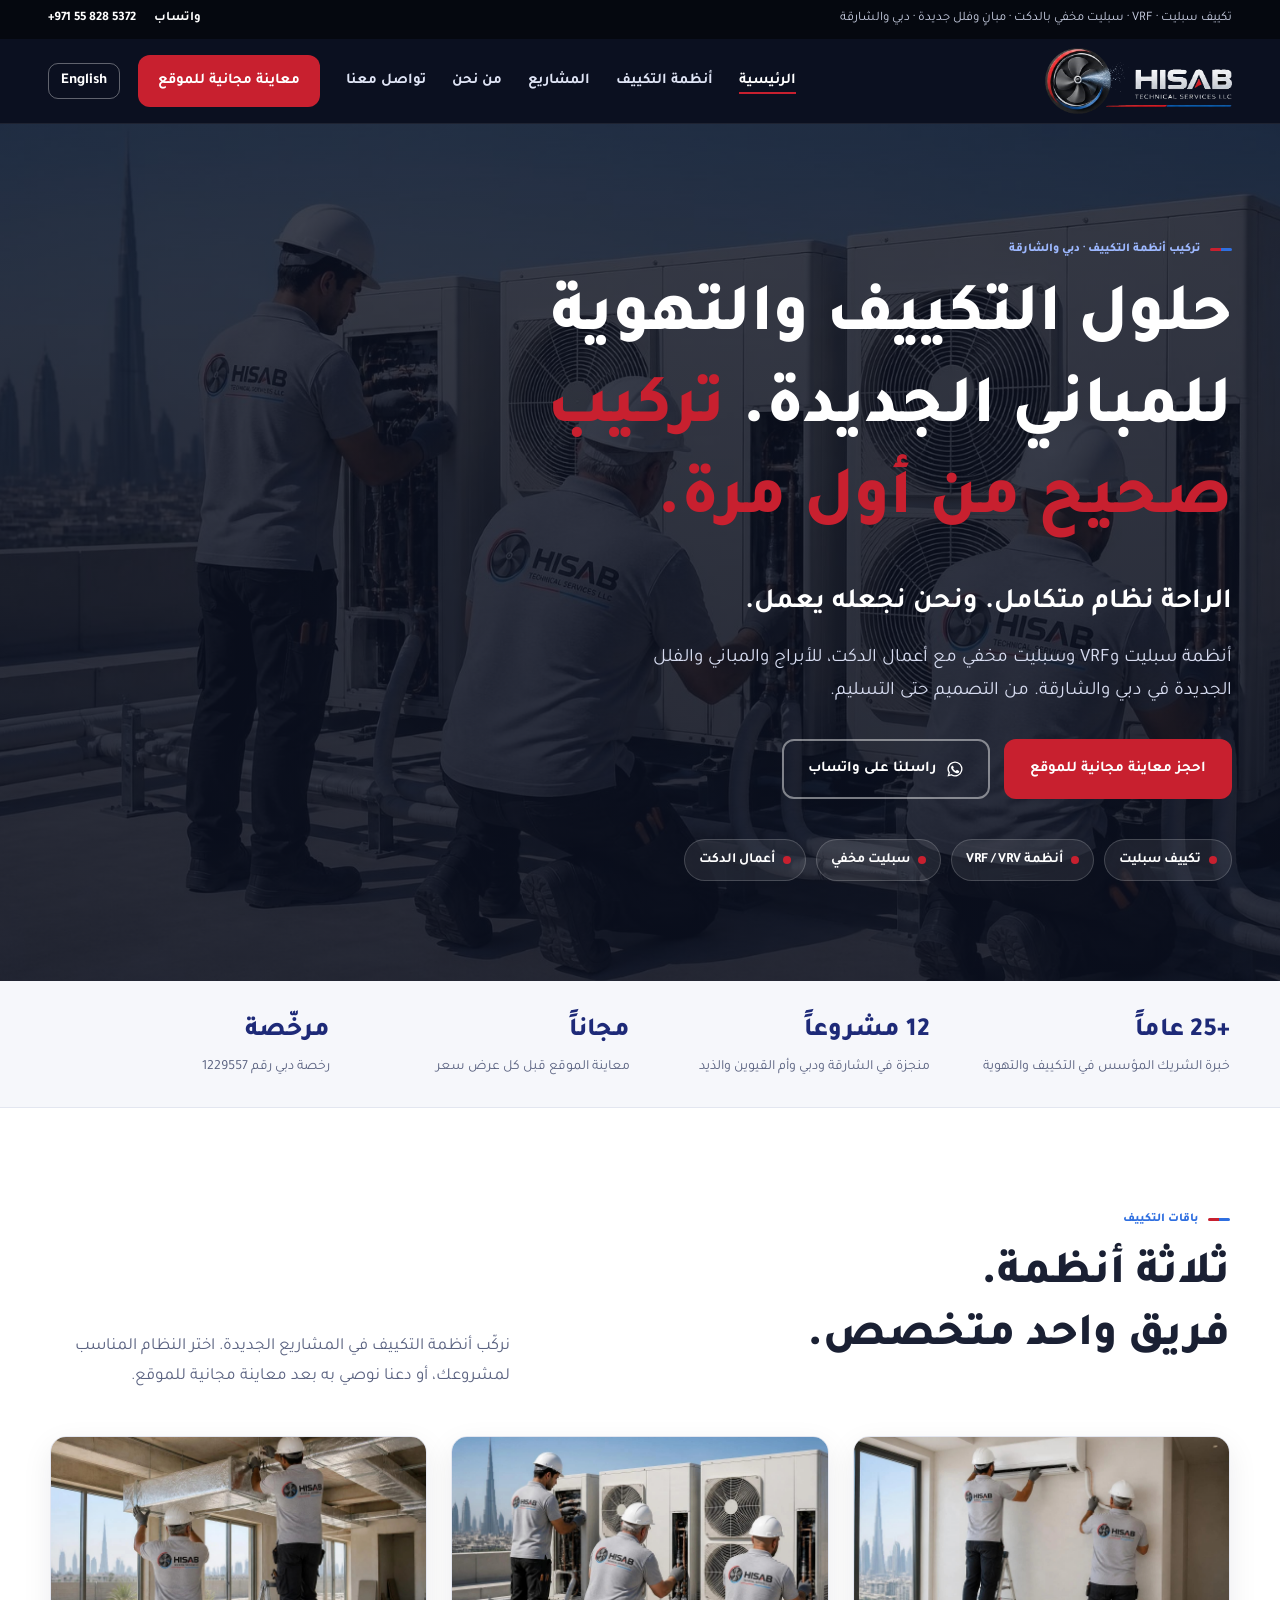
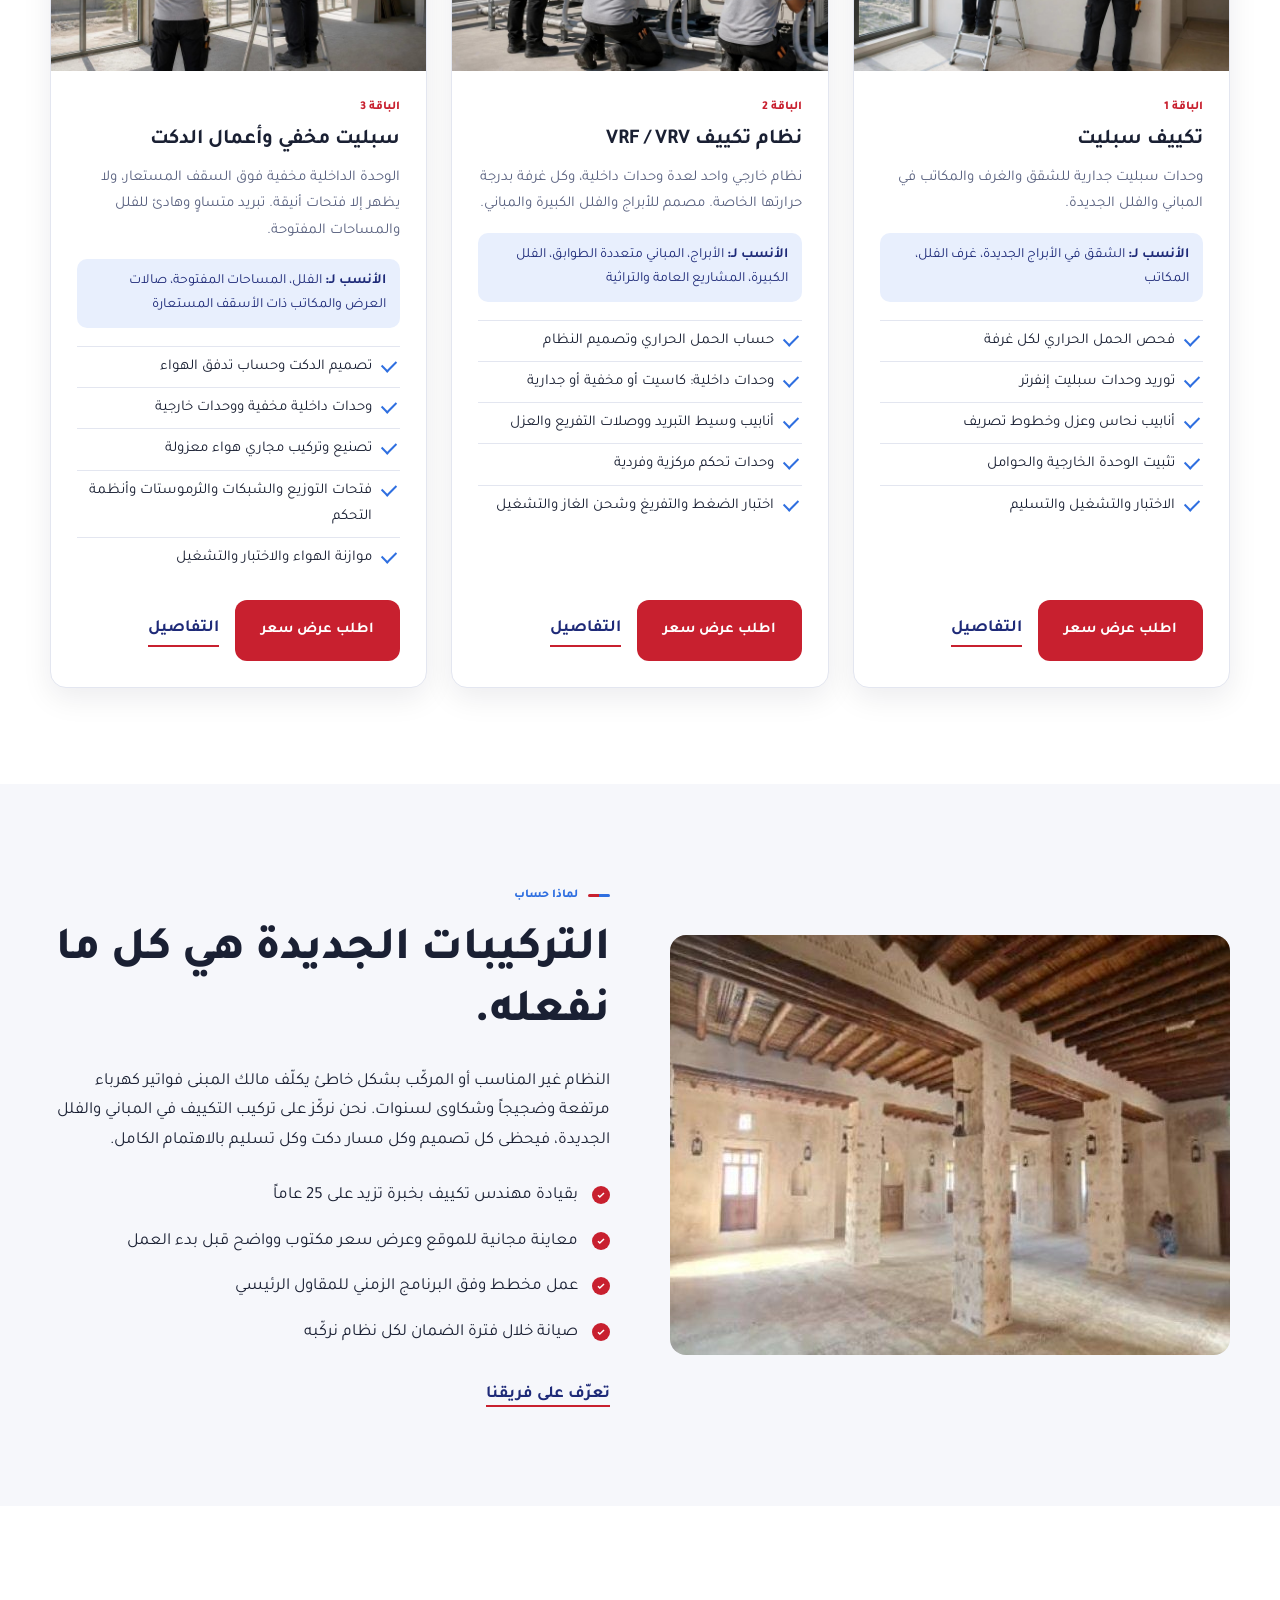
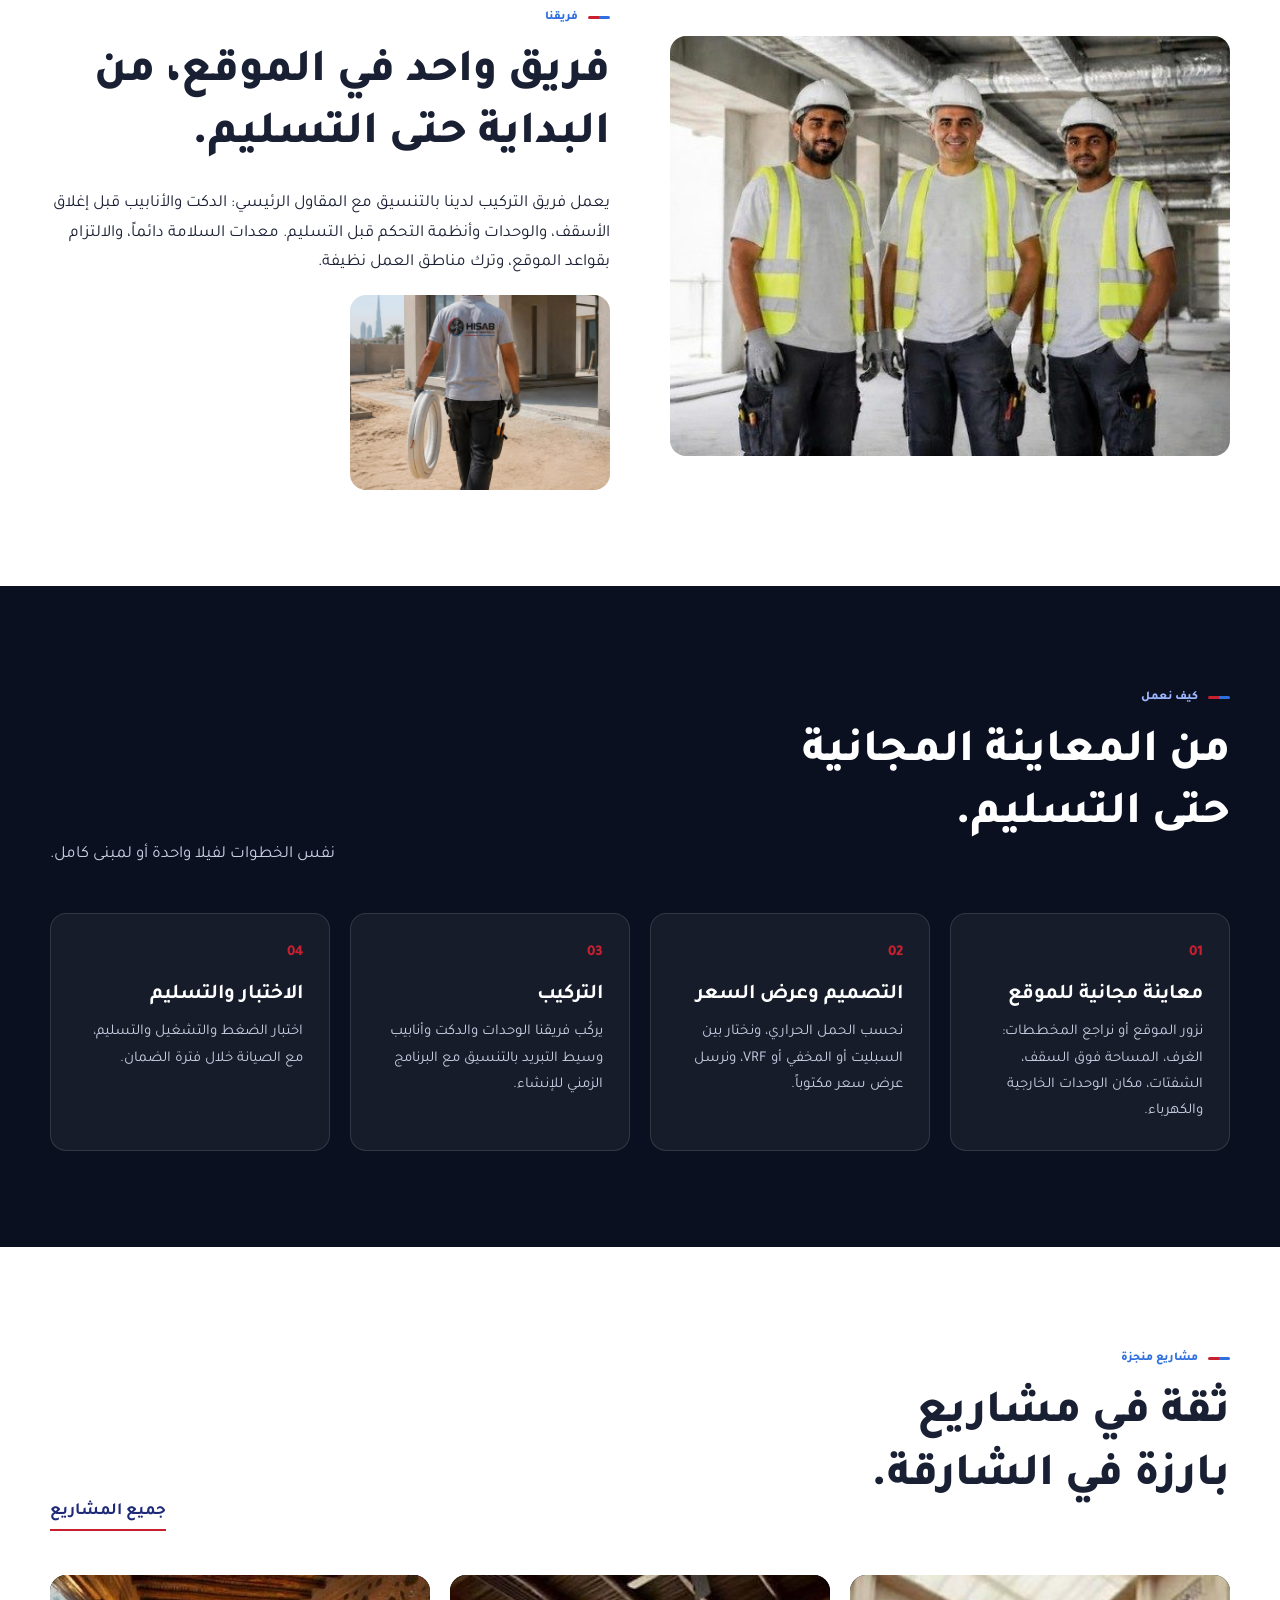
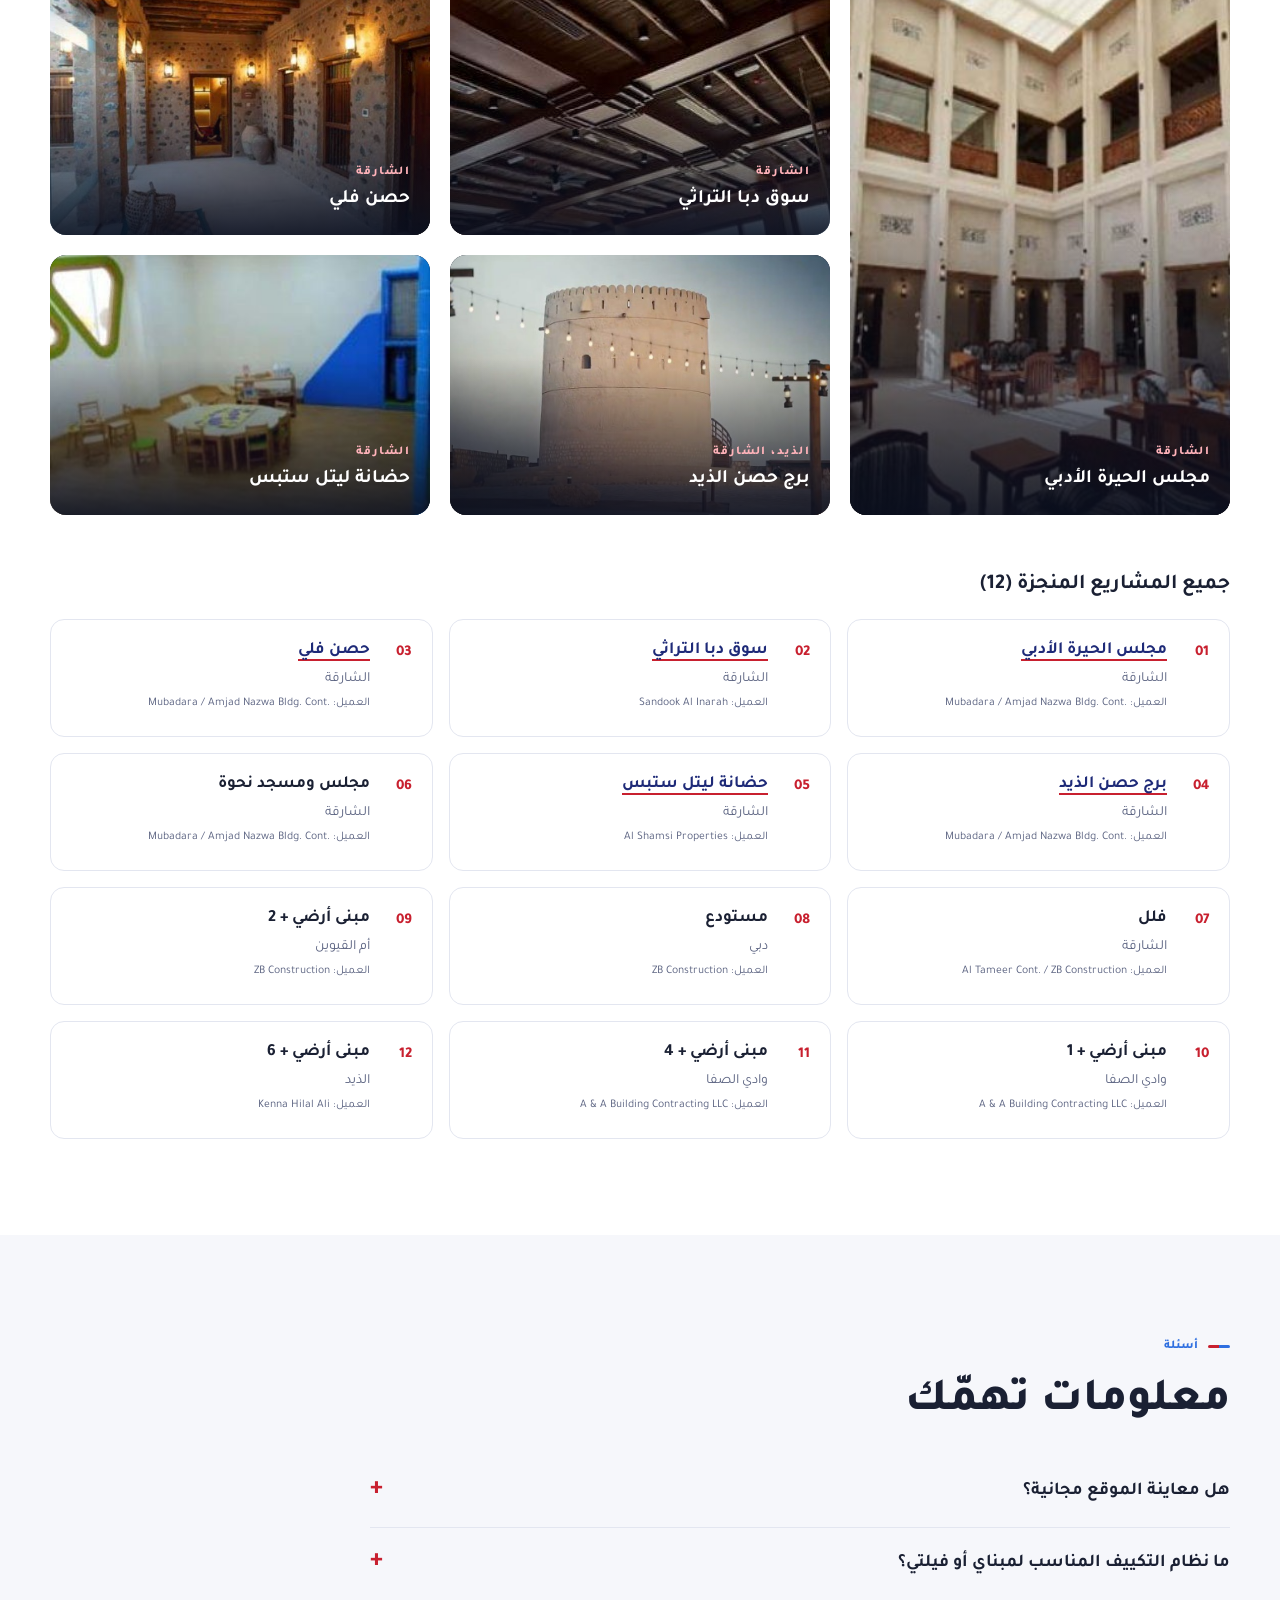
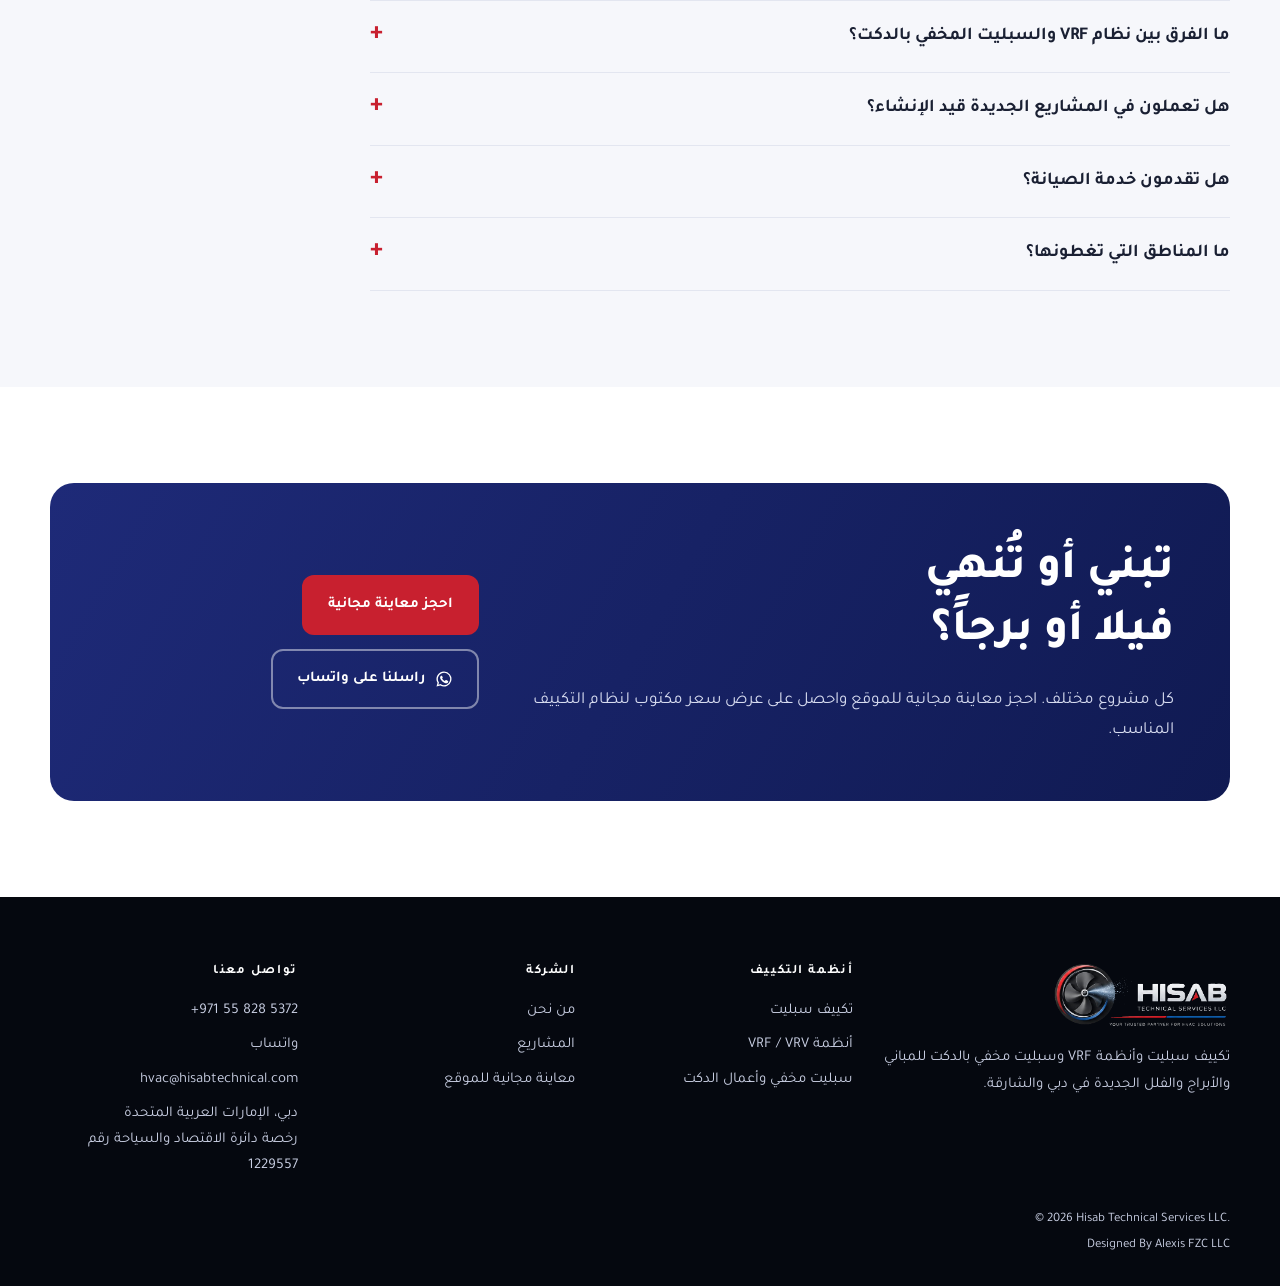
==== commit 8ef29758: "Use the company e-mail hvac@hisabtechnical.com across the site (EN and AR) Co-Authored-By: Claude Op" ====
--- a/ar/index.html
+++ b/ar/index.html
@@ -23,7 +23,7 @@
 <link rel="preconnect" href="https://fonts.gstatic.com" crossorigin>
 <link href="https://fonts.googleapis.com/css2?family=Manrope:wght@400;500;600;700;800&family=Tajawal:wght@400;500;700;800&display=swap" rel="stylesheet">
 <link rel="stylesheet" href="../styles.css">
-<script type="application/ld+json">{"@context": "https://schema.org", "@type": "HVACBusiness", "name": "حساب للخدمات الفنية ذ.م.م", "alternateName": "Hisab Technical Services LLC", "inLanguage": "ar", "slogan": "شريكك الموثوق لحلول التكييف والتهوية", "url": "https://hisab-technical-services.netlify.app/ar/", "telephone": "+971558285372", "email": "mss.ca@outlook.com", "image": "https://hisab-technical-services.netlify.app/assets/og-image.jpg", "logo": "https://hisab-technical-services.netlify.app/assets/hisab-logo.png", "foundingDate": "2023-08", "address": {"@type": "PostalAddress", "addressLocality": "دبي", "addressCountry": "AE"}, "areaServed": [{"@type": "City", "name": "دبي"}, {"@type": "City", "name": "الشارقة"}, {"@type": "Country", "name": "الإمارات العربية المتحدة"}], "sameAs": ["https://instagram.com/hisab_technical_services_llc"], "hasOfferCatalog": {"@type": "OfferCatalog", "name": "تركيب أنظمة التكييف", "itemListElement": [{"@type": "Offer", "itemOffered": {"@type": "Service", "name": "توريد وتركيب تكييف سبليت للمباني والفلل الجديدة"}}, {"@type": "Offer", "itemOffered": {"@type": "Service", "name": "تصميم وتركيب وتشغيل أنظمة تكييف VRF / VRV"}}, {"@type": "Offer", "itemOffered": {"@type": "Service", "name": "تصميم وتركيب تكييف سبليت مخفي وأعمال الدكت"}}, {"@type": "Offer", "itemOffered": {"@type": "Service", "name": "معاينة مجانية للموقع"}}]}}</script>
+<script type="application/ld+json">{"@context": "https://schema.org", "@type": "HVACBusiness", "name": "حساب للخدمات الفنية ذ.م.م", "alternateName": "Hisab Technical Services LLC", "inLanguage": "ar", "slogan": "شريكك الموثوق لحلول التكييف والتهوية", "url": "https://hisab-technical-services.netlify.app/ar/", "telephone": "+971558285372", "email": "hvac@hisabtechnical.com", "image": "https://hisab-technical-services.netlify.app/assets/og-image.jpg", "logo": "https://hisab-technical-services.netlify.app/assets/hisab-logo.png", "foundingDate": "2023-08", "address": {"@type": "PostalAddress", "addressLocality": "دبي", "addressCountry": "AE"}, "areaServed": [{"@type": "City", "name": "دبي"}, {"@type": "City", "name": "الشارقة"}, {"@type": "Country", "name": "الإمارات العربية المتحدة"}], "sameAs": ["https://instagram.com/hisab_technical_services_llc"], "hasOfferCatalog": {"@type": "OfferCatalog", "name": "تركيب أنظمة التكييف", "itemListElement": [{"@type": "Offer", "itemOffered": {"@type": "Service", "name": "توريد وتركيب تكييف سبليت للمباني والفلل الجديدة"}}, {"@type": "Offer", "itemOffered": {"@type": "Service", "name": "تصميم وتركيب وتشغيل أنظمة تكييف VRF / VRV"}}, {"@type": "Offer", "itemOffered": {"@type": "Service", "name": "تصميم وتركيب تكييف سبليت مخفي وأعمال الدكت"}}, {"@type": "Offer", "itemOffered": {"@type": "Service", "name": "معاينة مجانية للموقع"}}]}}</script>
 <script type="application/ld+json">{"@context": "https://schema.org", "@type": "FAQPage", "inLanguage": "ar", "mainEntity": [{"@type": "Question", "name": "هل معاينة الموقع مجانية؟", "acceptedAnswer": {"@type": "Answer", "text": "نعم. كل مشروع مختلف، لذلك نعاين الموقع أولاً. المعاينة مجانية، وبعدها تستلم عرض سعر مكتوباً."}}, {"@type": "Question", "name": "ما نظام التكييف المناسب لمبناي أو فيلتي؟", "acceptedAnswer": {"@type": "Answer", "text": "يعتمد ذلك على عدد الغرف والمساحة فوق السقف وطريقة استخدام المبنى. الوحدات السبليت تناسب الغرف المنفردة والشقق. السبليت المخفي بالدكت يخفي الوحدة الداخلية فوق السقف المستعار ويناسب الفلل والمساحات المفتوحة. نظام VRF يناسب الفلل الكبيرة والأبراج والمباني متعددة الغرف على نظام خارجي واحد. نوصي بالنظام المناسب بعد معاينة الموقع."}}, {"@type": "Question", "name": "ما الفرق بين نظام VRF والسبليت المخفي بالدكت؟", "acceptedAnswer": {"@type": "Answer", "text": "نظام السبليت المخفي يستخدم وحدة داخلية واحدة توزّع الهواء البارد عبر مجاري الدكت إلى عدة غرف، وغالباً بثرموستات واحد لكل نظام. أما نظام VRF (تدفق متغير لوسيط التبريد، ويُسمّى أيضاً VRV) فيربط عدة وحدات داخلية بوحدة خارجية واحدة، فيمكن ضبط حرارة كل غرفة على حدة."}}, {"@type": "Question", "name": "هل تعملون في المشاريع الجديدة قيد الإنشاء؟", "acceptedAnswer": {"@type": "Answer", "text": "نعم. التركيبات الجديدة هي تخصصنا: التكييف وأعمال الدكت للمباني والأبراج والفلل الجديدة، من مرحلة التصميم حتى التركيب والاختبار والتسليم."}}, {"@type": "Question", "name": "هل تقدمون خدمة الصيانة؟", "acceptedAnswer": {"@type": "Answer", "text": "نحن متخصصون في التركيبات الجديدة. نقدم الصيانة للأنظمة التي قمنا بتركيبها خلال فترة الضمان."}}, {"@type": "Question", "name": "ما المناطق التي تغطونها؟", "acceptedAnswer": {"@type": "Answer", "text": "مقرنا في دبي ونعمل في دبي والشارقة، ولدينا مشاريع منجزة في الشارقة والذيد وأم القيوين ودبي."}}]}</script>
 </head>
 <body>
@@ -123,7 +123,7 @@
 <div><img src="../assets/hisab-logo.png" alt="حساب للخدمات الفنية ذ.م.م" width="590" height="235" loading="lazy"><p>تكييف سبليت وأنظمة VRF وسبليت مخفي بالدكت للمباني والأبراج والفلل الجديدة في دبي والشارقة.</p></div>
 <div><h4>أنظمة التكييف</h4><a href="ac-systems.html#split">تكييف سبليت</a><a href="ac-systems.html#vrf">أنظمة VRF / VRV</a><a href="ac-systems.html#ducted">سبليت مخفي وأعمال الدكت</a></div>
 <div><h4>الشركة</h4><a href="about.html">من نحن</a><a href="projects.html">المشاريع</a><a href="contact.html#book">معاينة مجانية للموقع</a></div>
-<div><h4>تواصل معنا</h4><a href="tel:+971558285372"><bdi dir="ltr">+971 55 828 5372</bdi></a><a href="https://wa.me/971558285372?text=%D9%85%D8%B1%D8%AD%D8%A8%D8%A7%D9%8B%20%D8%AD%D8%B3%D8%A7%D8%A8%D8%8C%20%D8%A3%D8%B1%D8%BA%D8%A8%20%D9%81%D9%8A%20%D9%85%D8%B9%D8%A7%D9%8A%D9%86%D8%A9%20%D9%85%D8%AC%D8%A7%D9%86%D9%8A%D8%A9%20%D9%84%D9%84%D9%85%D9%88%D9%82%D8%B9." target="_blank" rel="noopener">واتساب</a><a href="mailto:mss.ca@outlook.com">mss.ca@outlook.com</a><p>دبي، الإمارات العربية المتحدة<br>رخصة دائرة الاقتصاد والسياحة رقم <bdi dir="ltr">1229557</bdi></p></div>
+<div><h4>تواصل معنا</h4><a href="tel:+971558285372"><bdi dir="ltr">+971 55 828 5372</bdi></a><a href="https://wa.me/971558285372?text=%D9%85%D8%B1%D8%AD%D8%A8%D8%A7%D9%8B%20%D8%AD%D8%B3%D8%A7%D8%A8%D8%8C%20%D8%A3%D8%B1%D8%BA%D8%A8%20%D9%81%D9%8A%20%D9%85%D8%B9%D8%A7%D9%8A%D9%86%D8%A9%20%D9%85%D8%AC%D8%A7%D9%86%D9%8A%D8%A9%20%D9%84%D9%84%D9%85%D9%88%D9%82%D8%B9." target="_blank" rel="noopener">واتساب</a><a href="mailto:hvac@hisabtechnical.com">hvac@hisabtechnical.com</a><p>دبي، الإمارات العربية المتحدة<br>رخصة دائرة الاقتصاد والسياحة رقم <bdi dir="ltr">1229557</bdi></p></div>
 </div>
 <div class="footer-base footer-credit" dir="ltr"><span>© 2026 Hisab Technical Services LLC.</span><span>Designed By Alexis FZC LLC</span></div>
 </div></footer>
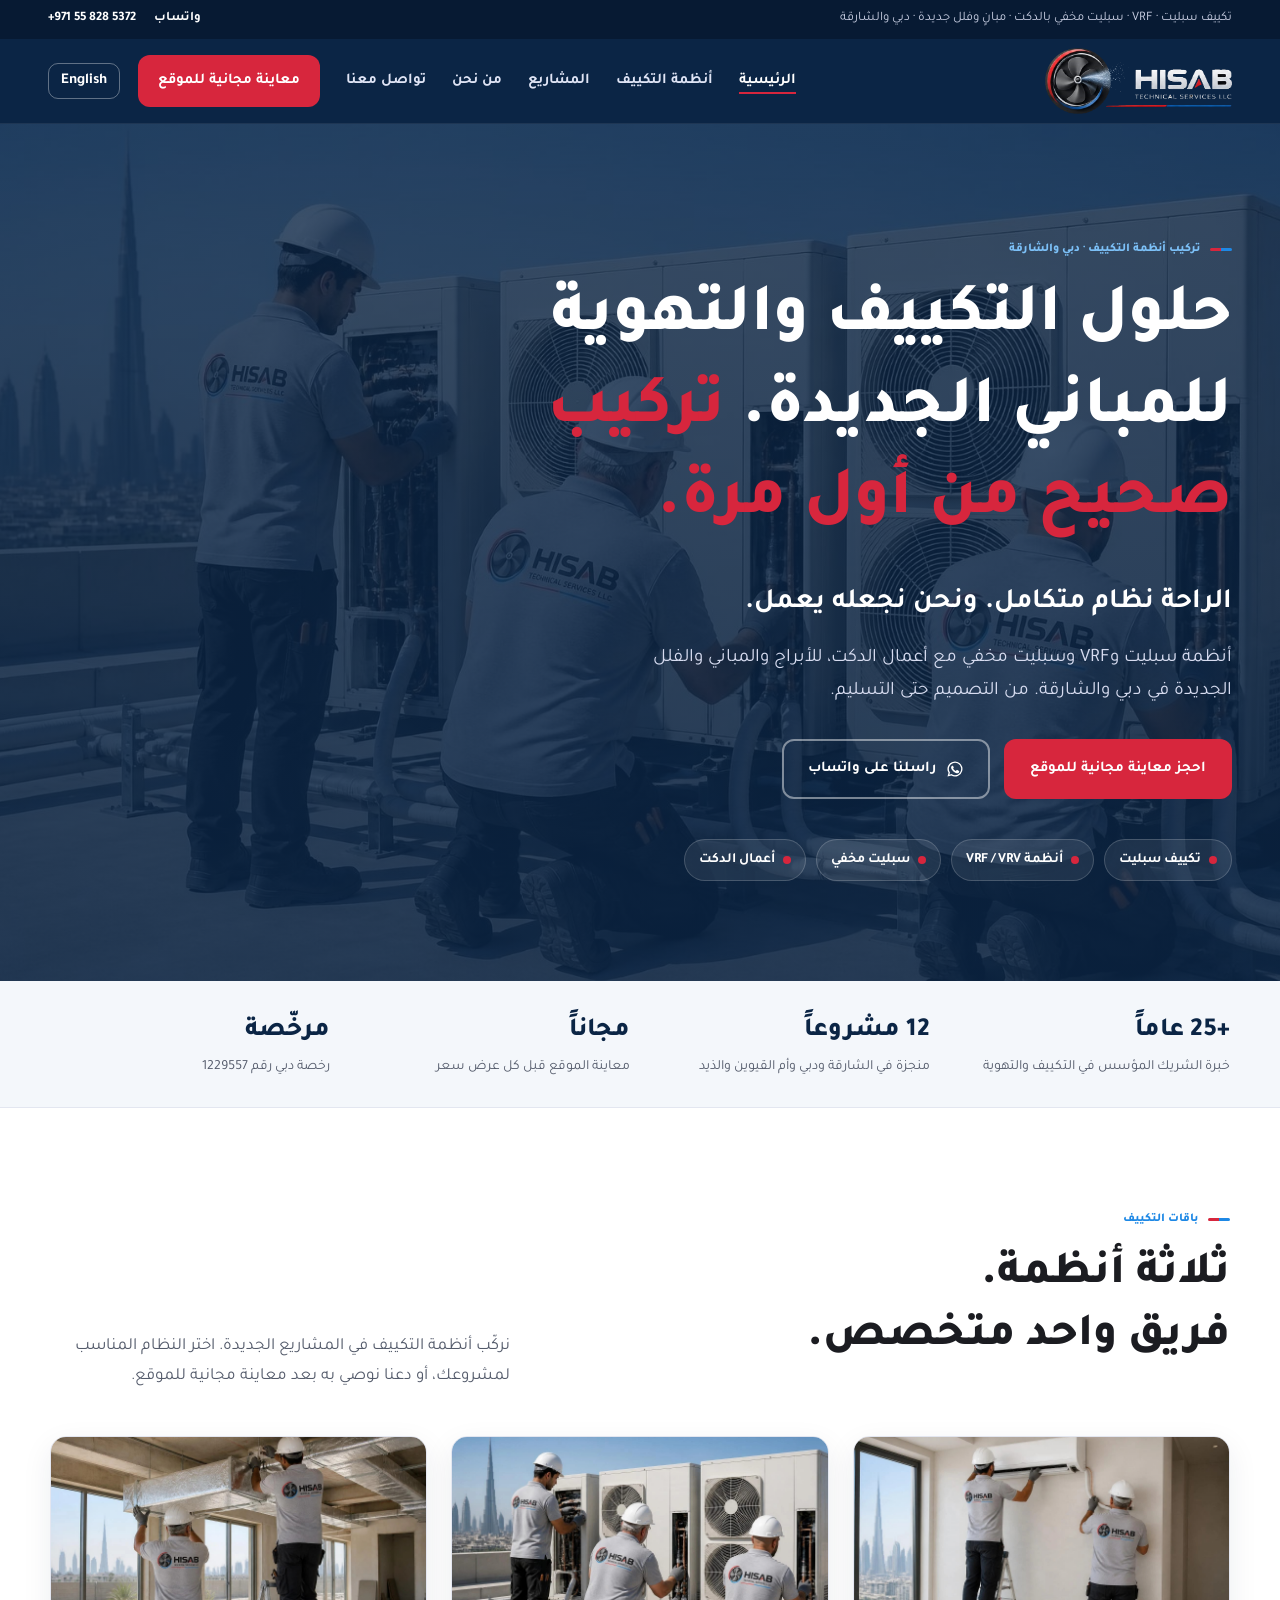
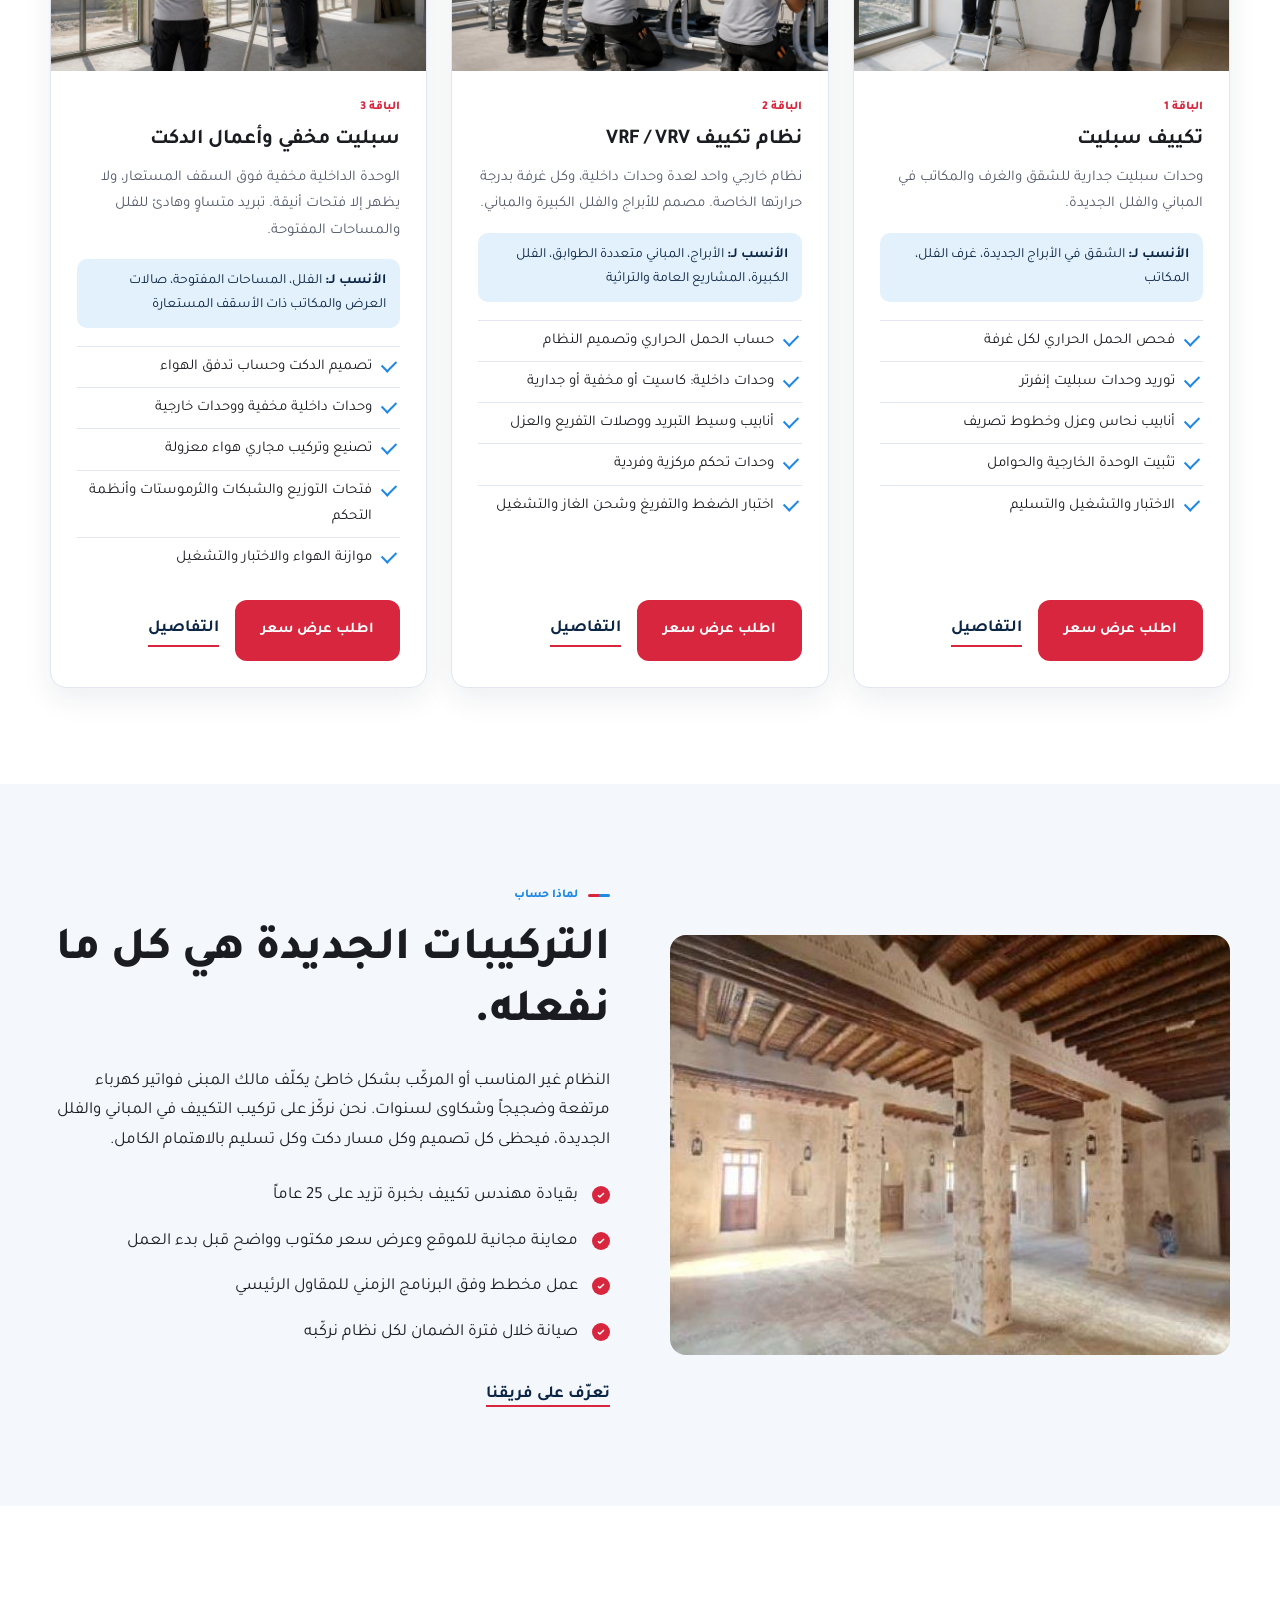
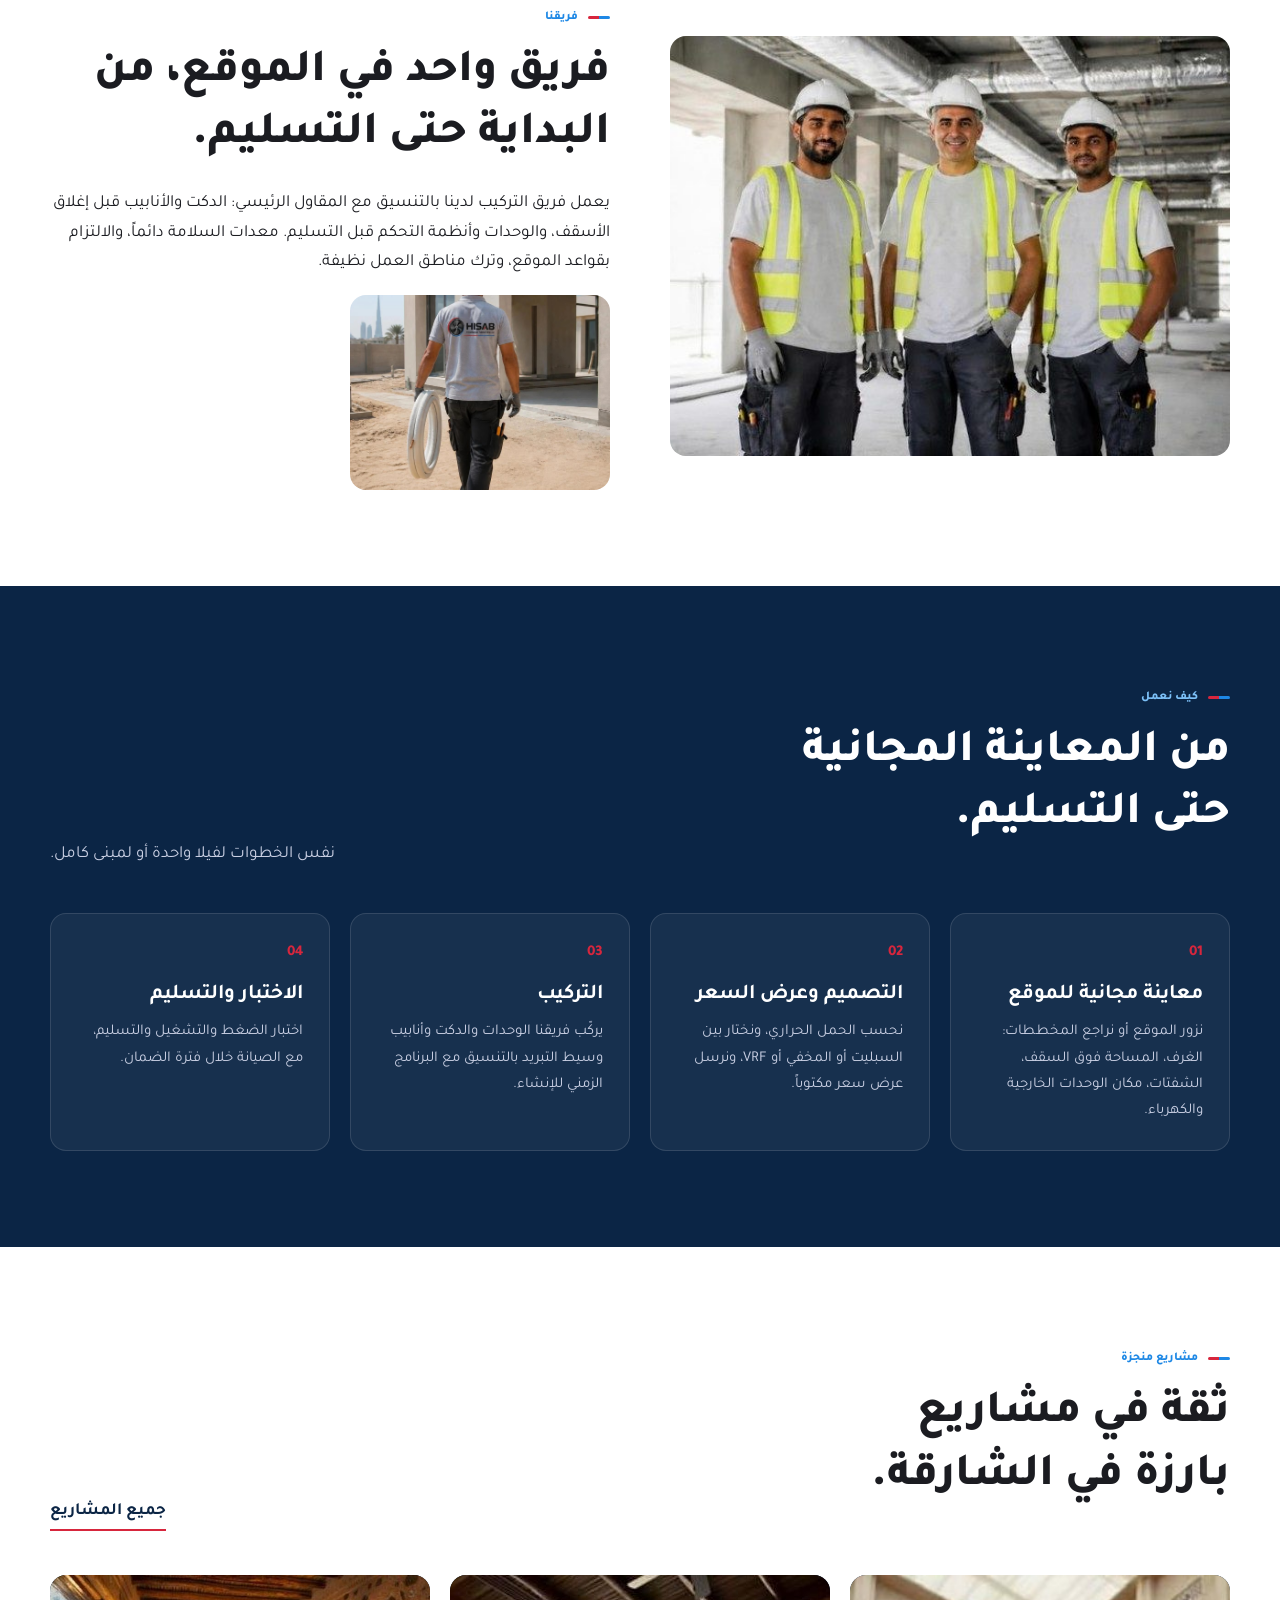
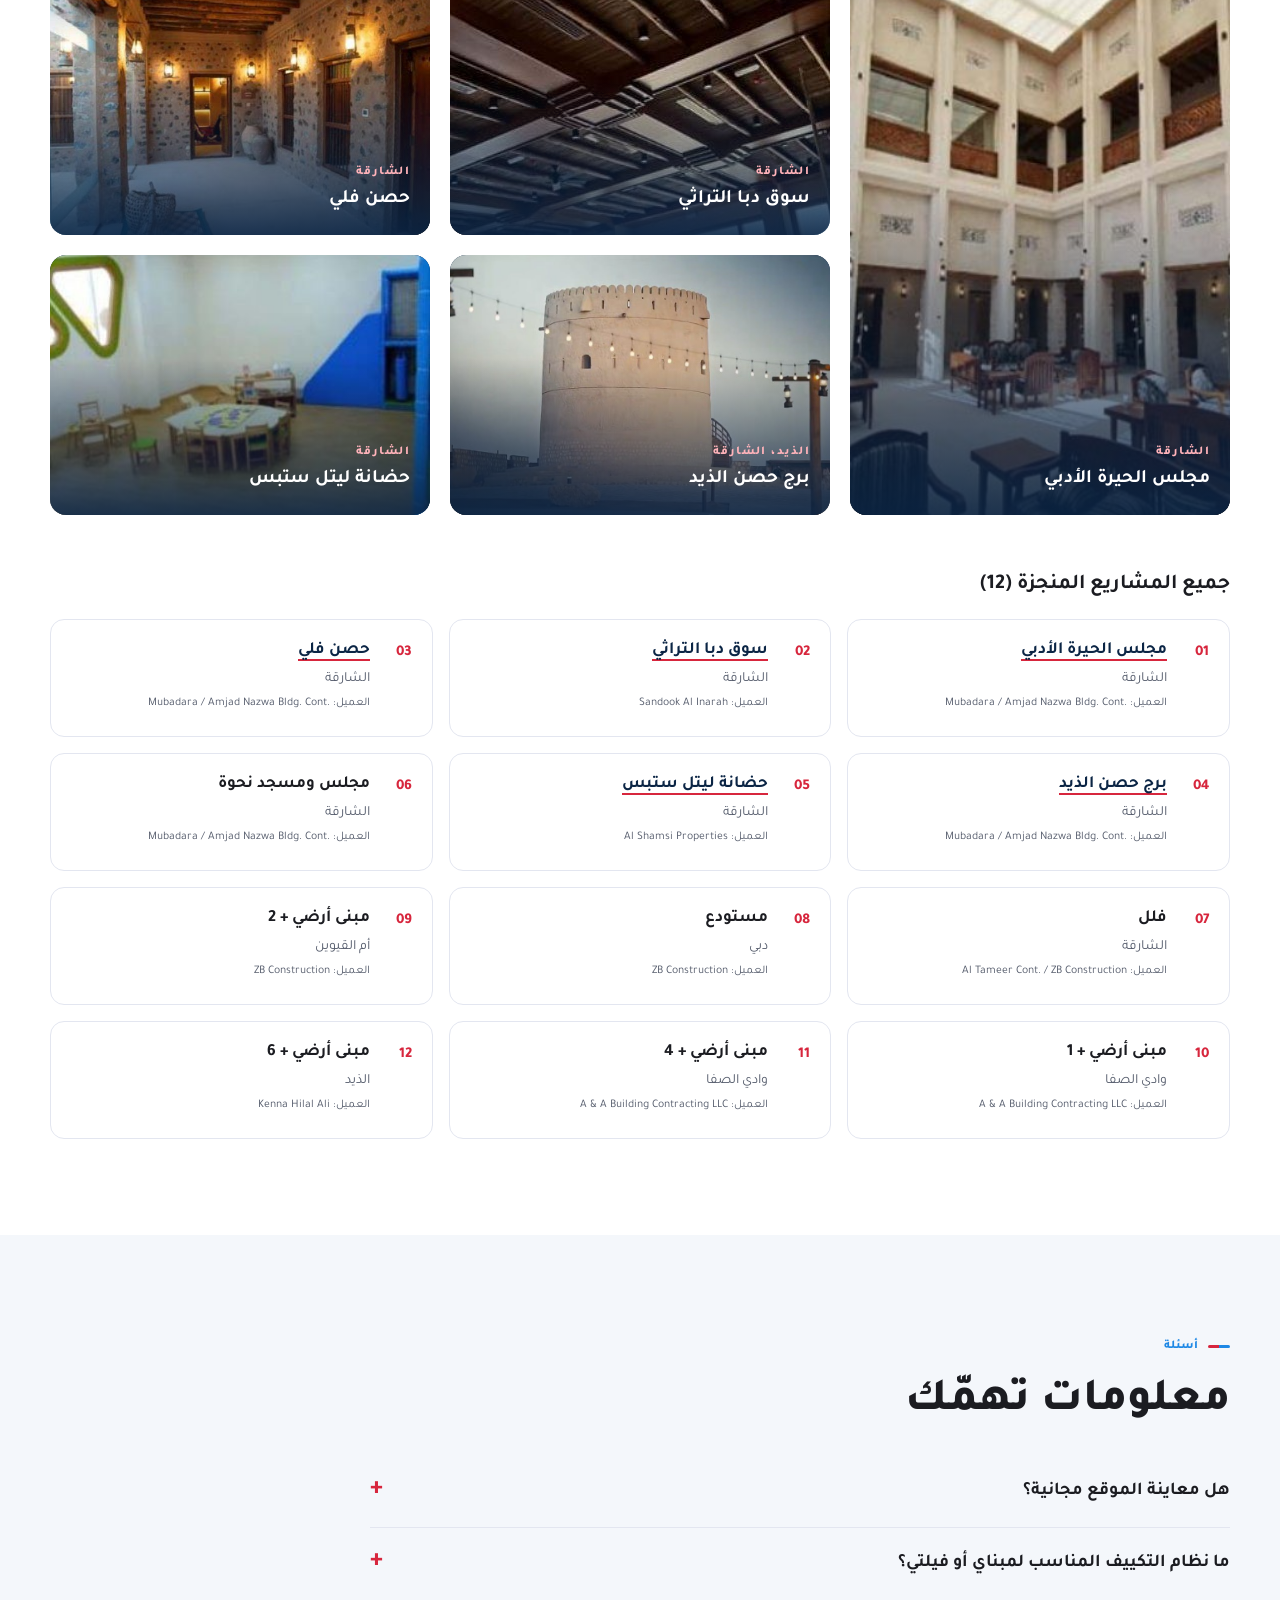
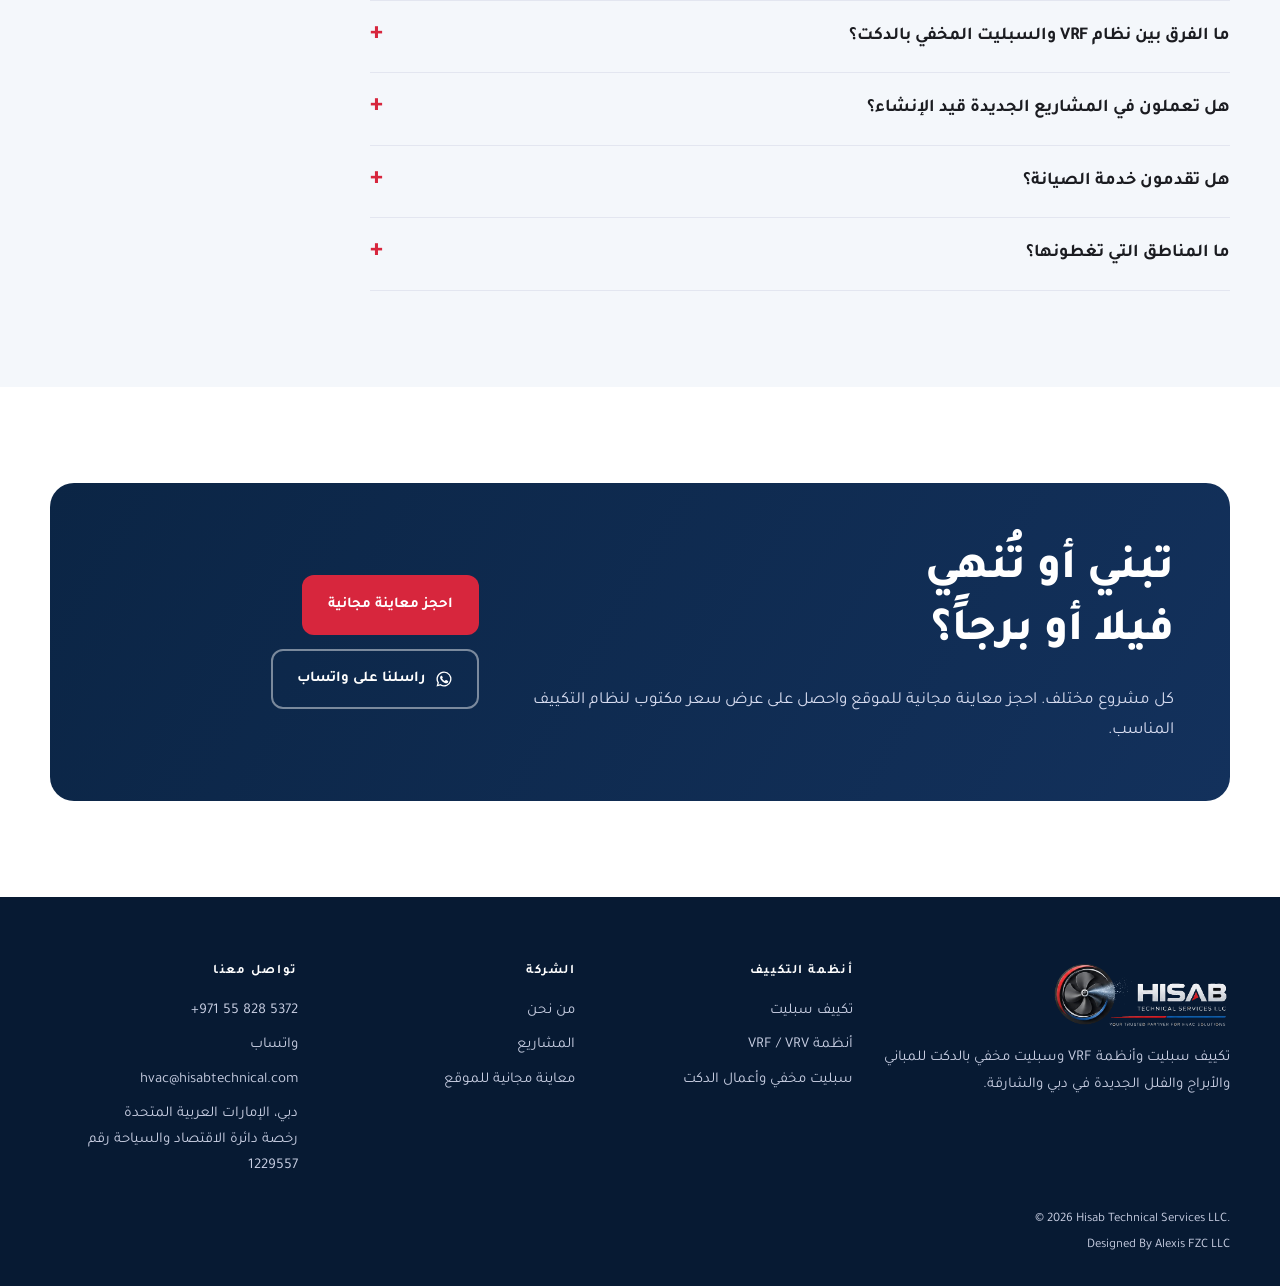
==== commit 178cc453: "Restyle site to Hisab brand palette (navy, red, cool blue, charcoal) and Open Sauce One font Co-Auth" ====
--- a/ar/index.html
+++ b/ar/index.html
@@ -16,7 +16,7 @@
 <meta property="og:url" content="https://hisab-technical-services.netlify.app/ar/">
 <meta property="og:image" content="https://hisab-technical-services.netlify.app/assets/og-image.jpg">
 <meta name="twitter:card" content="summary_large_image">
-<meta name="theme-color" content="#0b1020">
+<meta name="theme-color" content="#0B2545">
 <link rel="icon" type="image/png" href="../assets/favicon.png">
 <link rel="apple-touch-icon" href="../assets/apple-touch-icon.png">
 <link rel="preconnect" href="https://fonts.googleapis.com">
--- a/styles.css
+++ b/styles.css
@@ -1,9 +1,11 @@
 /* Hisab Technical Services — AC, VRF and ducted split AC specialists */
+@font-face{font-family:"Open Sauce One";font-style:normal;font-weight:400 600;font-display:swap;src:url(assets/fonts/open-sauce-one-latin-400-normal.woff2) format("woff2")}
+@font-face{font-family:"Open Sauce One";font-style:normal;font-weight:700 900;font-display:swap;src:url(assets/fonts/open-sauce-one-latin-700-normal.woff2) format("woff2")}
 :root{
-  --ink:#0b1020;--ink-2:#121a33;--navy:#1e2a78;--blue:#2f6fe0;--blue-soft:#e8effd;
-  --red:#c8202f;--red-dark:#a51825;--paper:#f6f7fb;--white:#fff;--text:#1a2033;--muted:#5a6280;
-  --line:#e3e6f0;--radius:16px;--shadow:0 10px 30px rgba(11,16,32,.08);
-  --font:"Manrope",system-ui,-apple-system,"Segoe UI",Roboto,Arial,sans-serif;
+  --ink:#0B2545;--ink-2:#13315c;--navy:#0B2545;--blue:#1E88E5;--blue-soft:#e3f1fc;
+  --red:#D7263D;--red-dark:#b01d31;--paper:#f4f7fb;--white:#fff;--text:#1B1C21;--muted:#545b6b;
+  --line:#e3e6f0;--radius:16px;--shadow:0 10px 30px rgba(11,37,69,.08);
+  --font:"Open Sauce One","Manrope",system-ui,-apple-system,"Segoe UI",Roboto,Arial,sans-serif;
 }
 *{box-sizing:border-box}
 html{scroll-behavior:smooth}
@@ -19,22 +21,22 @@
 .skip{position:absolute;left:-999px;top:8px;background:var(--white);padding:8px 12px;z-index:100}
 .skip:focus{left:8px}
 .accent{color:var(--red)}
-.accent-blue{color:#7fa8ff}
+.accent-blue{color:#5fb0f5}
 .eyebrow{display:inline-flex;align-items:center;gap:10px;font-size:12px;font-weight:800;letter-spacing:.14em;text-transform:uppercase;color:var(--blue);margin-bottom:14px}
 .eyebrow:before{content:"";width:22px;height:3px;border-radius:3px;background:linear-gradient(90deg,var(--red) 50%,var(--blue) 50%)}
-.dark .eyebrow{color:#9db8ff}
+.dark .eyebrow{color:#7cc0f7}
 
 /* Buttons */
 .btn{display:inline-flex;align-items:center;justify-content:center;gap:10px;padding:15px 24px;border-radius:12px;font-weight:700;font-size:15px;text-decoration:none;border:2px solid transparent;cursor:pointer;transition:.2s;font-family:inherit}
 .btn-red{background:var(--red);color:#fff}.btn-red:hover{background:var(--red-dark)}
-.btn-blue{background:var(--navy);color:#fff}.btn-blue:hover{background:#16205e}
+.btn-blue{background:var(--navy);color:#fff}.btn-blue:hover{background:#13315c}
 .btn-ghost{border-color:rgba(255,255,255,.45);color:#fff}.btn-ghost:hover{background:rgba(255,255,255,.1)}
 .btn-line{border-color:var(--navy);color:var(--navy)}.btn-line:hover{background:var(--navy);color:#fff}
 .link{font-weight:700;color:var(--navy);text-decoration:none;border-bottom:2px solid var(--red);padding-bottom:2px}
 .link:hover{color:var(--red)}
 
 /* Top bar + header */
-.topbar{background:#05080f;color:#c9cfe3;font-size:13px}
+.topbar{background:#071a33;color:#c9cfe3;font-size:13px}
 .topbar .wrap{display:flex;justify-content:space-between;gap:16px;padding:8px 0}
 .topbar a{color:#fff;text-decoration:none;font-weight:700}
 .header{background:var(--ink);position:sticky;top:0;z-index:50;border-bottom:1px solid rgba(255,255,255,.08)}
@@ -50,7 +52,7 @@
 /* Hero */
 .hero{position:relative;color:#fff;background:var(--ink);overflow:hidden}
 .hero-bg{position:absolute;inset:0;background:url(assets/photos/hero.jpg) center/cover no-repeat;opacity:.5}
-.hero:after{content:"";position:absolute;inset:0;background:linear-gradient(90deg,rgba(11,16,32,.96) 0%,rgba(11,16,32,.8) 45%,rgba(11,16,32,.25) 100%)}
+.hero:after{content:"";position:absolute;inset:0;background:linear-gradient(90deg,rgba(11,37,69,.96) 0%,rgba(11,37,69,.8) 45%,rgba(11,37,69,.25) 100%)}
 .hero .wrap{position:relative;z-index:1;padding:110px 0 100px}
 .hero h1{max-width:760px}
 .hero p.lead{font-size:19px;max-width:600px;color:#d7dcf0}
@@ -62,7 +64,7 @@
 .page-hero{background:var(--ink);color:#fff;position:relative;overflow:hidden}
 .page-hero .wrap{position:relative;z-index:1;padding:80px 0 70px}
 .page-hero p{color:#d7dcf0;max-width:640px;font-size:18px}
-.page-hero:after{content:"";position:absolute;right:-120px;top:-120px;width:420px;height:420px;border-radius:50%;border:60px solid rgba(47,111,224,.12);box-shadow:0 0 0 60px rgba(200,32,47,.07)}
+.page-hero:after{content:"";position:absolute;right:-120px;top:-120px;width:420px;height:420px;border-radius:50%;border:60px solid rgba(30,136,229,.12);box-shadow:0 0 0 60px rgba(215,38,61,.07)}
 
 /* Trust strip */
 .trust{background:var(--paper);border-bottom:1px solid var(--line)}
@@ -121,7 +123,7 @@
 .proj{position:relative;border-radius:var(--radius);overflow:hidden;background:var(--ink);min-height:260px;color:#fff;text-decoration:none}
 .proj img{width:100%;height:100% !important;object-fit:cover;position:absolute;inset:0;transition:.4s}
 .proj:hover img{transform:scale(1.04)}
-.proj:after{content:"";position:absolute;inset:0;background:linear-gradient(180deg,transparent 40%,rgba(11,16,32,.9))}
+.proj:after{content:"";position:absolute;inset:0;background:linear-gradient(180deg,transparent 40%,rgba(11,37,69,.9))}
 .proj figcaption,.proj span{position:absolute;left:20px;right:20px;bottom:18px;z-index:1}
 .proj small{display:block;font-size:12px;letter-spacing:.12em;text-transform:uppercase;color:#ffb3ba;font-weight:800}
 .proj b{font-size:19px}
@@ -155,7 +157,7 @@
 .faq details p{margin:12px 0 0;color:var(--muted)}
 
 /* CTA band */
-.cta{background:linear-gradient(120deg,var(--navy),#101a52);color:#fff;border-radius:24px;padding:56px;display:flex;justify-content:space-between;align-items:center;gap:30px}
+.cta{background:linear-gradient(120deg,var(--navy),#13315c);color:#fff;border-radius:24px;padding:56px;display:flex;justify-content:space-between;align-items:center;gap:30px}
 .cta p{color:#d7dcf0;margin:0}
 .cta .actions{display:flex;gap:14px;flex-wrap:wrap}
 
@@ -171,7 +173,7 @@
 .grid-2{display:grid;grid-template-columns:1fr 1fr;gap:16px}
 label{display:block;font-weight:700;font-size:14px;margin-bottom:16px;color:var(--text)}
 input,select,textarea{display:block;width:100%;margin-top:6px;padding:13px 14px;border:1px solid #cfd4e4;border-radius:10px;font:inherit;font-weight:500;font-size:15px;background:#fff;color:var(--text)}
-input:focus,select:focus,textarea:focus{outline:3px solid rgba(47,111,224,.25);border-color:var(--blue)}
+input:focus,select:focus,textarea:focus{outline:3px solid rgba(30,136,229,.25);border-color:var(--blue)}
 .check{display:flex;gap:10px;align-items:flex-start;font-weight:500}
 .check input{width:auto;margin-top:5px}
 .hidden{display:none}
@@ -182,7 +184,7 @@
 .contact-box p{color:#c9cfe3}
 
 /* Footer */
-.footer{background:#05080f;color:#c9cfe3;padding:64px 0 28px;font-size:15px}
+.footer{background:#071a33;color:#c9cfe3;padding:64px 0 28px;font-size:15px}
 .footer-grid{display:grid;grid-template-columns:1.4fr 1fr 1fr 1fr;gap:30px}
 .footer img{height:70px;width:auto;margin-bottom:14px}
 .footer h4{color:#fff;font-size:13px;letter-spacing:.12em;text-transform:uppercase;margin:0 0 14px}
@@ -230,7 +232,7 @@
   .topbar .hide-sm{display:none}
   .form-card,.contact-box{padding:24px}
 }
-.hero .eyebrow,.page-hero .eyebrow{color:#9db8ff}
+.hero .eyebrow,.page-hero .eyebrow{color:#7cc0f7}
 .top-links{display:flex;gap:18px}
 .wa{width:18px;height:18px;flex:none}
 .contact-box a{display:inline-flex;align-items:center;gap:8px}
@@ -257,7 +259,7 @@
 @media (min-width:861px){
   .hero-bg{opacity:.75}
   .hero .wrap,.header .wrap,.topbar .wrap{width:min(1400px,100% - 96px)}
-  .hero:after{background:linear-gradient(180deg,rgba(11,16,32,.72),rgba(11,16,32,.82))}
+  .hero:after{background:linear-gradient(180deg,rgba(11,37,69,.72),rgba(11,37,69,.82))}
 }
 /* Preview: everything fits above the call bar on phones (nothing removed) */
 @media (max-width:600px){
@@ -303,9 +305,9 @@
 [dir=rtl] .ticks li:before{left:auto;right:0}
 [dir=rtl] .compare th,[dir=rtl] .compare td,[dir=rtl] .ref-table th,[dir=rtl] .ref-table td{text-align:right}
 [dir=rtl] .page-hero:after{right:auto;left:-120px}
-[dir=rtl] .hero:after{background:linear-gradient(270deg,rgba(11,16,32,.96) 0%,rgba(11,16,32,.8) 45%,rgba(11,16,32,.25) 100%)}
+[dir=rtl] .hero:after{background:linear-gradient(270deg,rgba(11,37,69,.96) 0%,rgba(11,37,69,.8) 45%,rgba(11,37,69,.25) 100%)}
 [dir=rtl] .skip{left:auto;right:-999px}
 [dir=rtl] .skip:focus{right:8px}
 [dir=rtl] .footer-credit{align-items:flex-end}
 [dir=rtl] .form-card input[type=email],[dir=rtl] .form-card input[type=tel],[dir=rtl] .form-card input[type=url]{text-align:right}
-@media (min-width:861px){[dir=rtl] .hero:after{background:linear-gradient(180deg,rgba(11,16,32,.72),rgba(11,16,32,.82))}}
+@media (min-width:861px){[dir=rtl] .hero:after{background:linear-gradient(180deg,rgba(11,37,69,.72),rgba(11,37,69,.82))}}
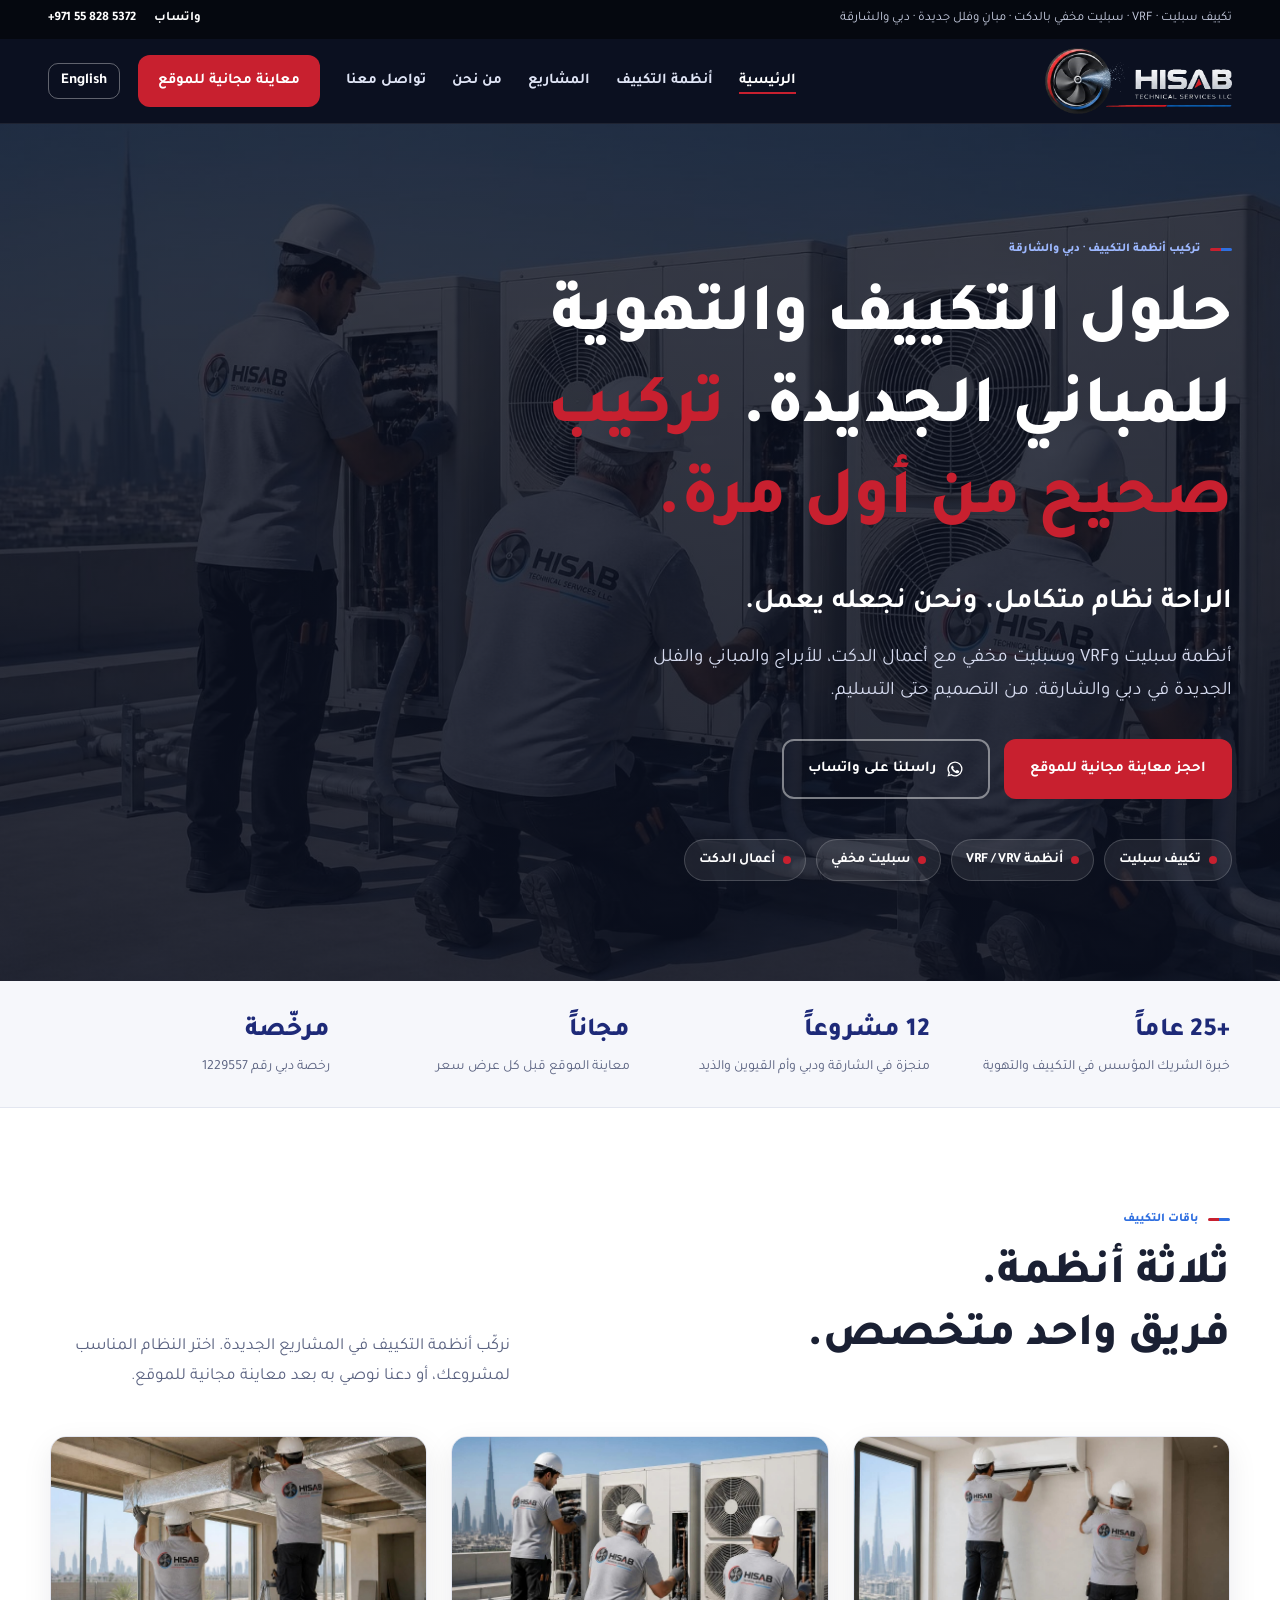
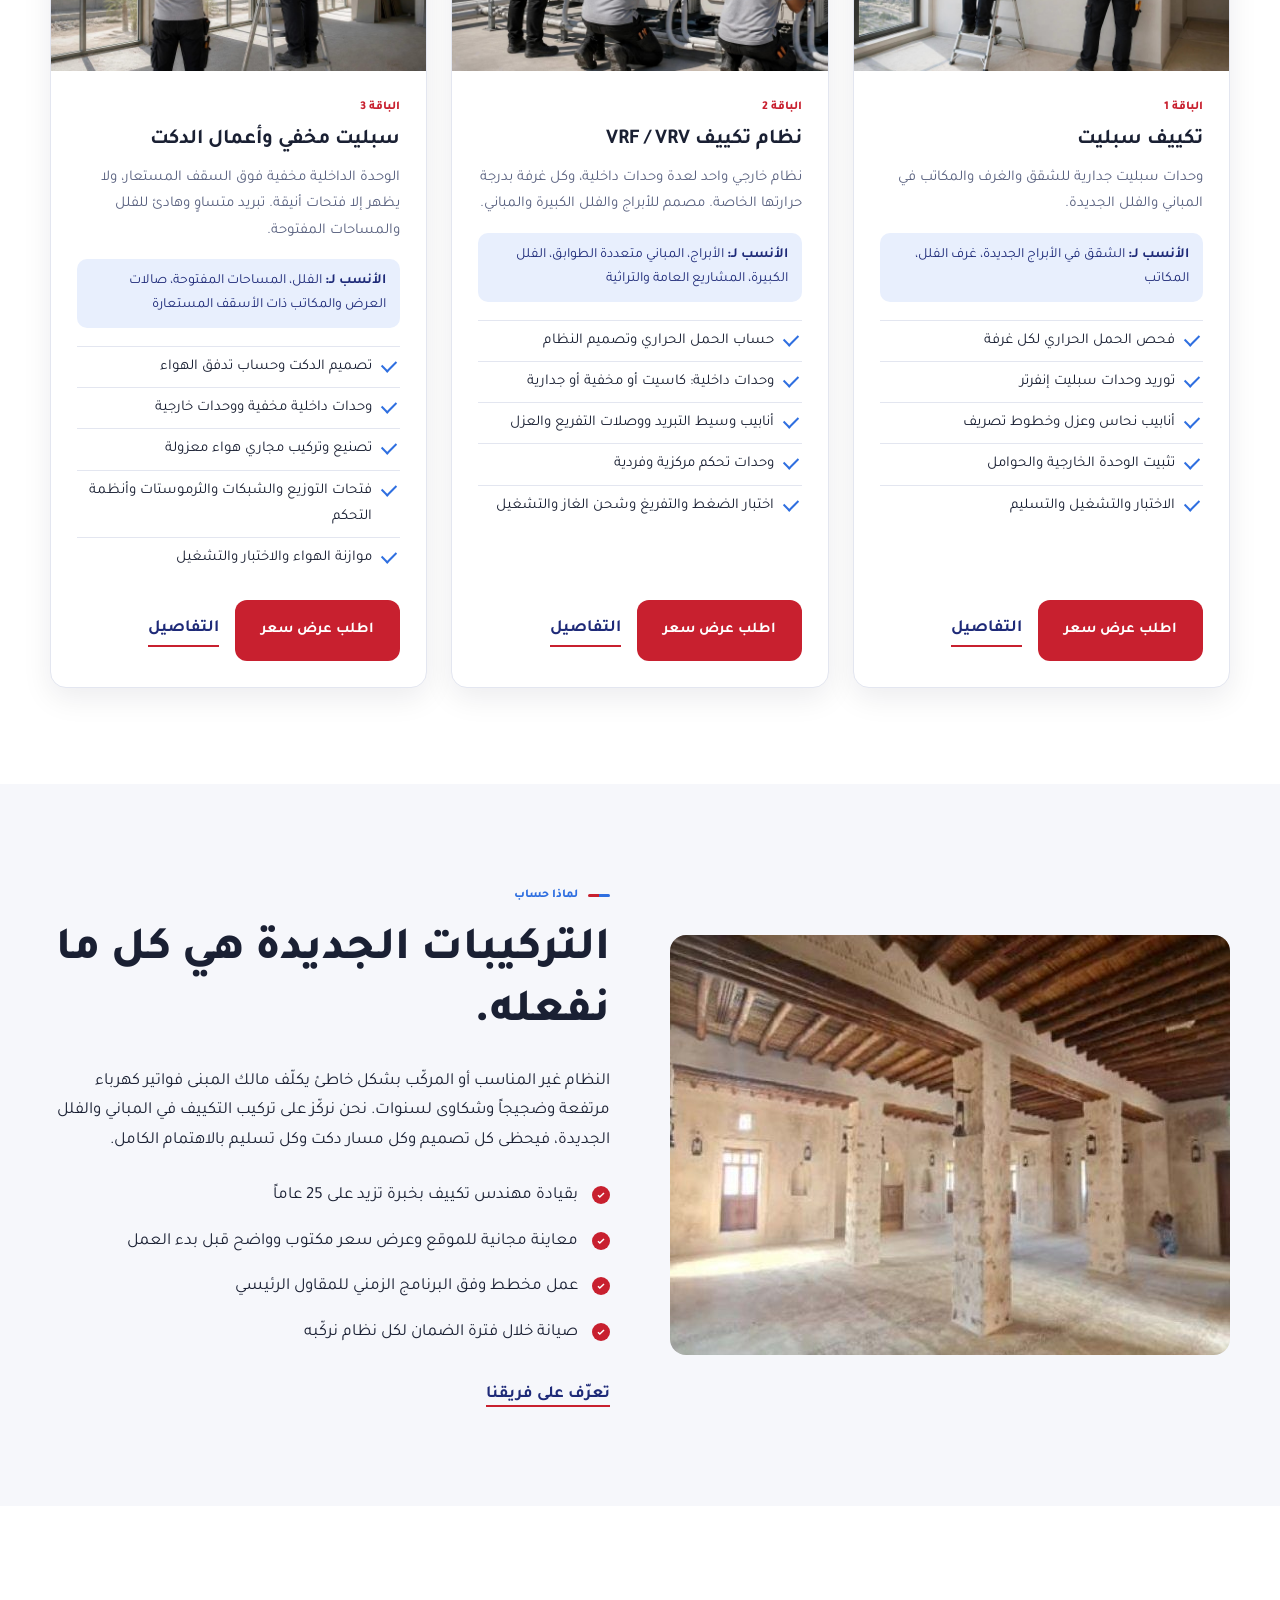
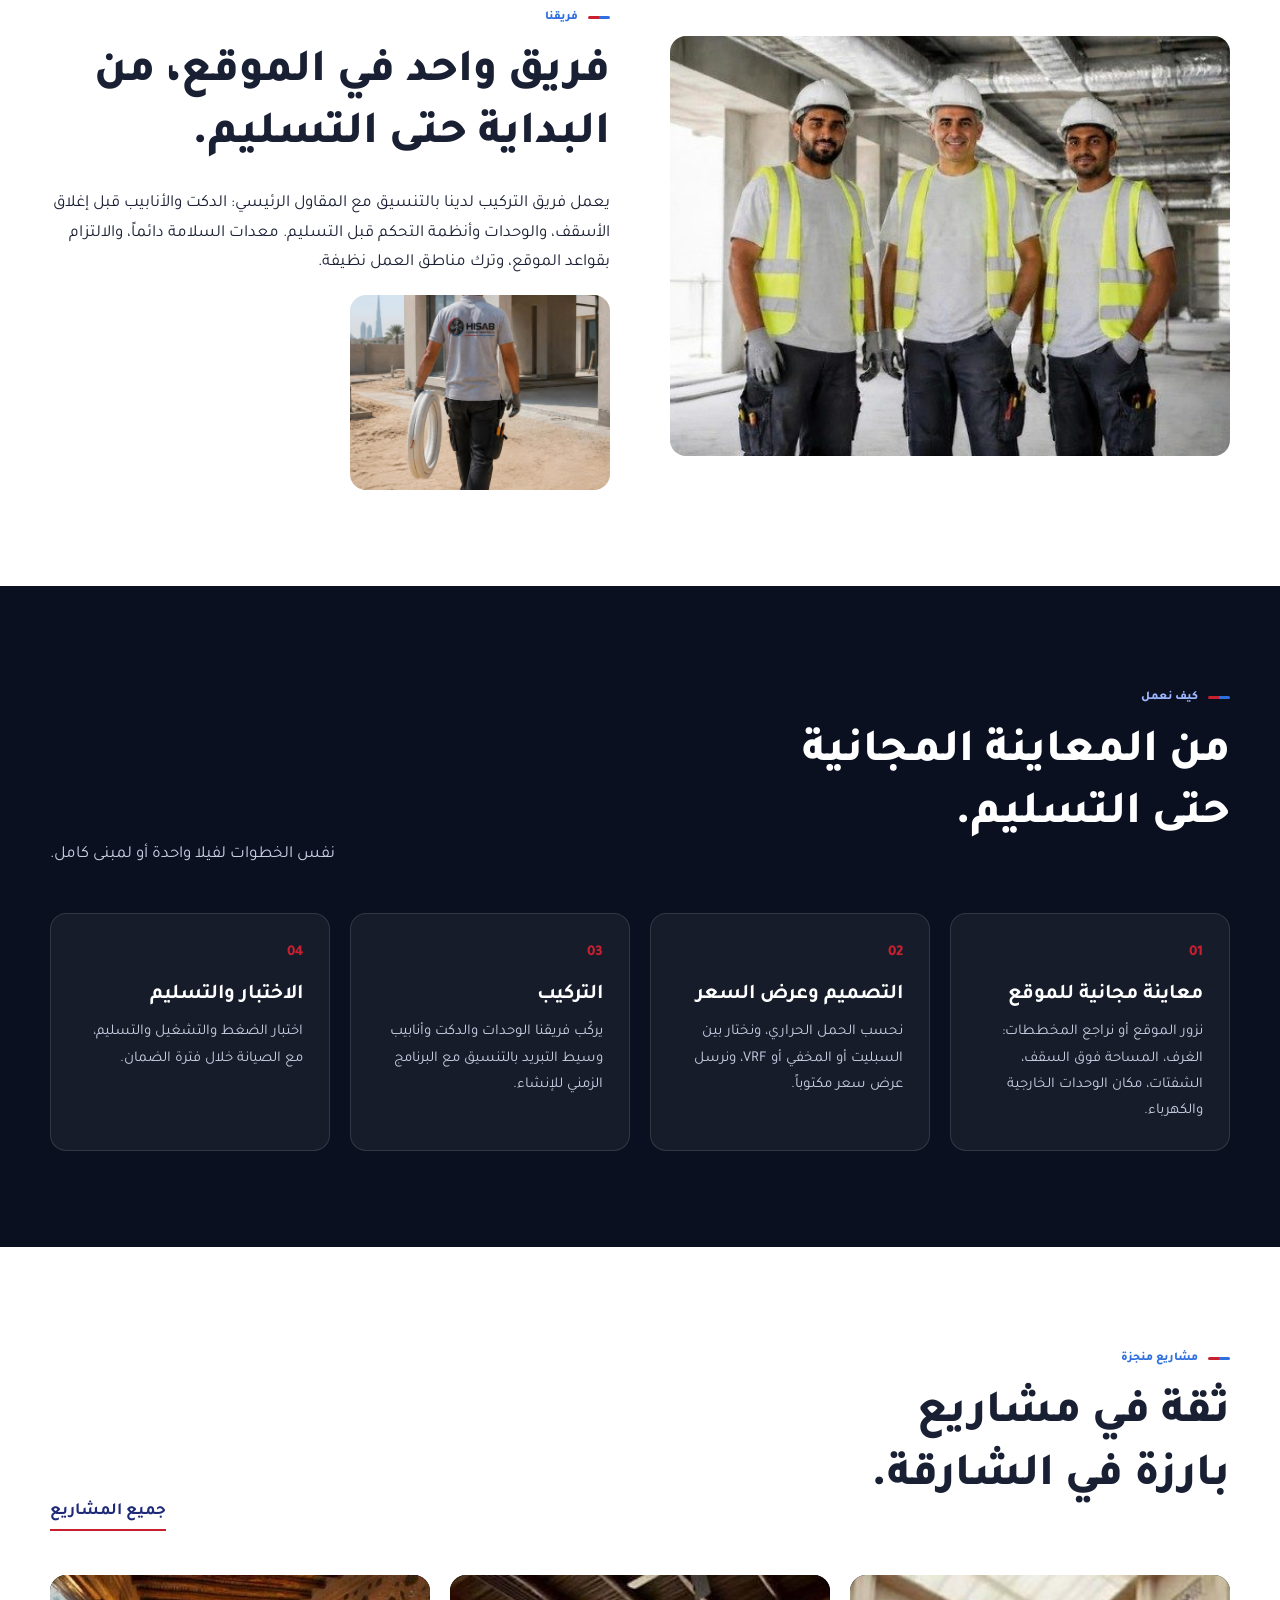
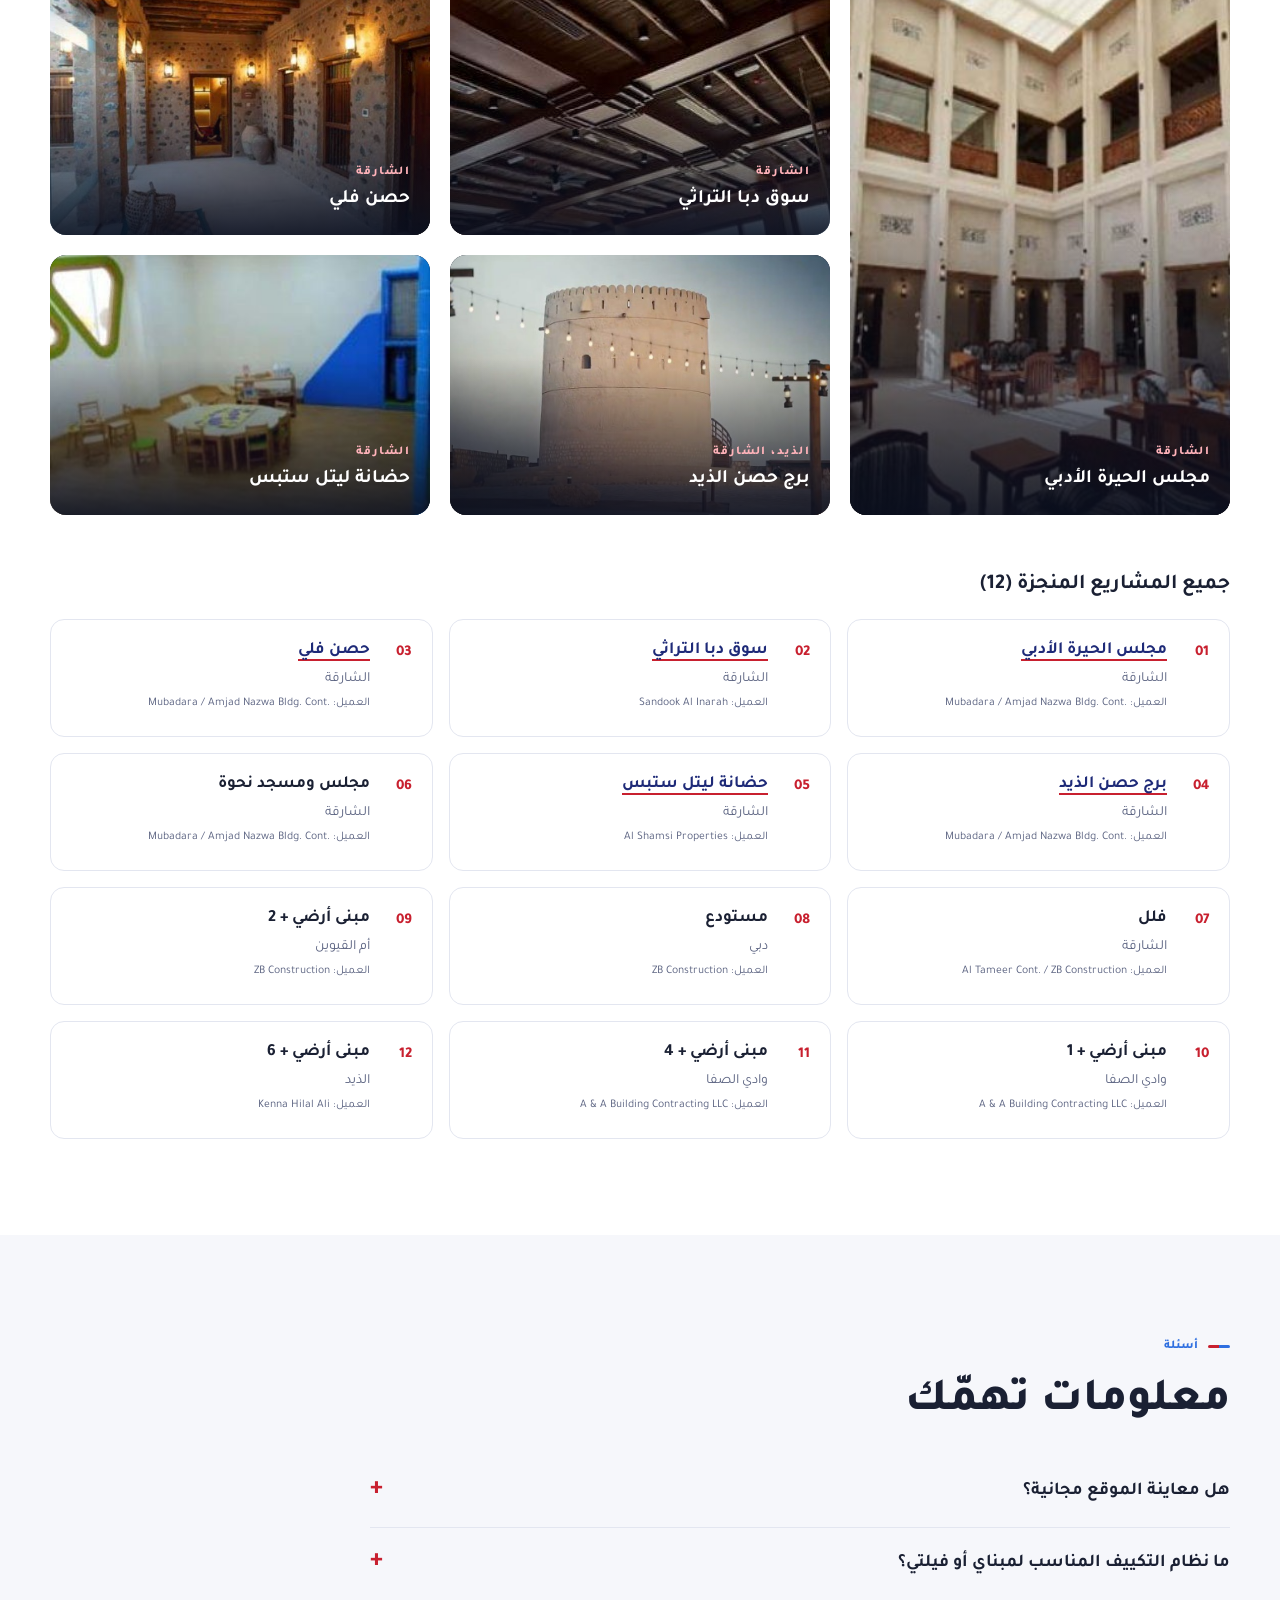
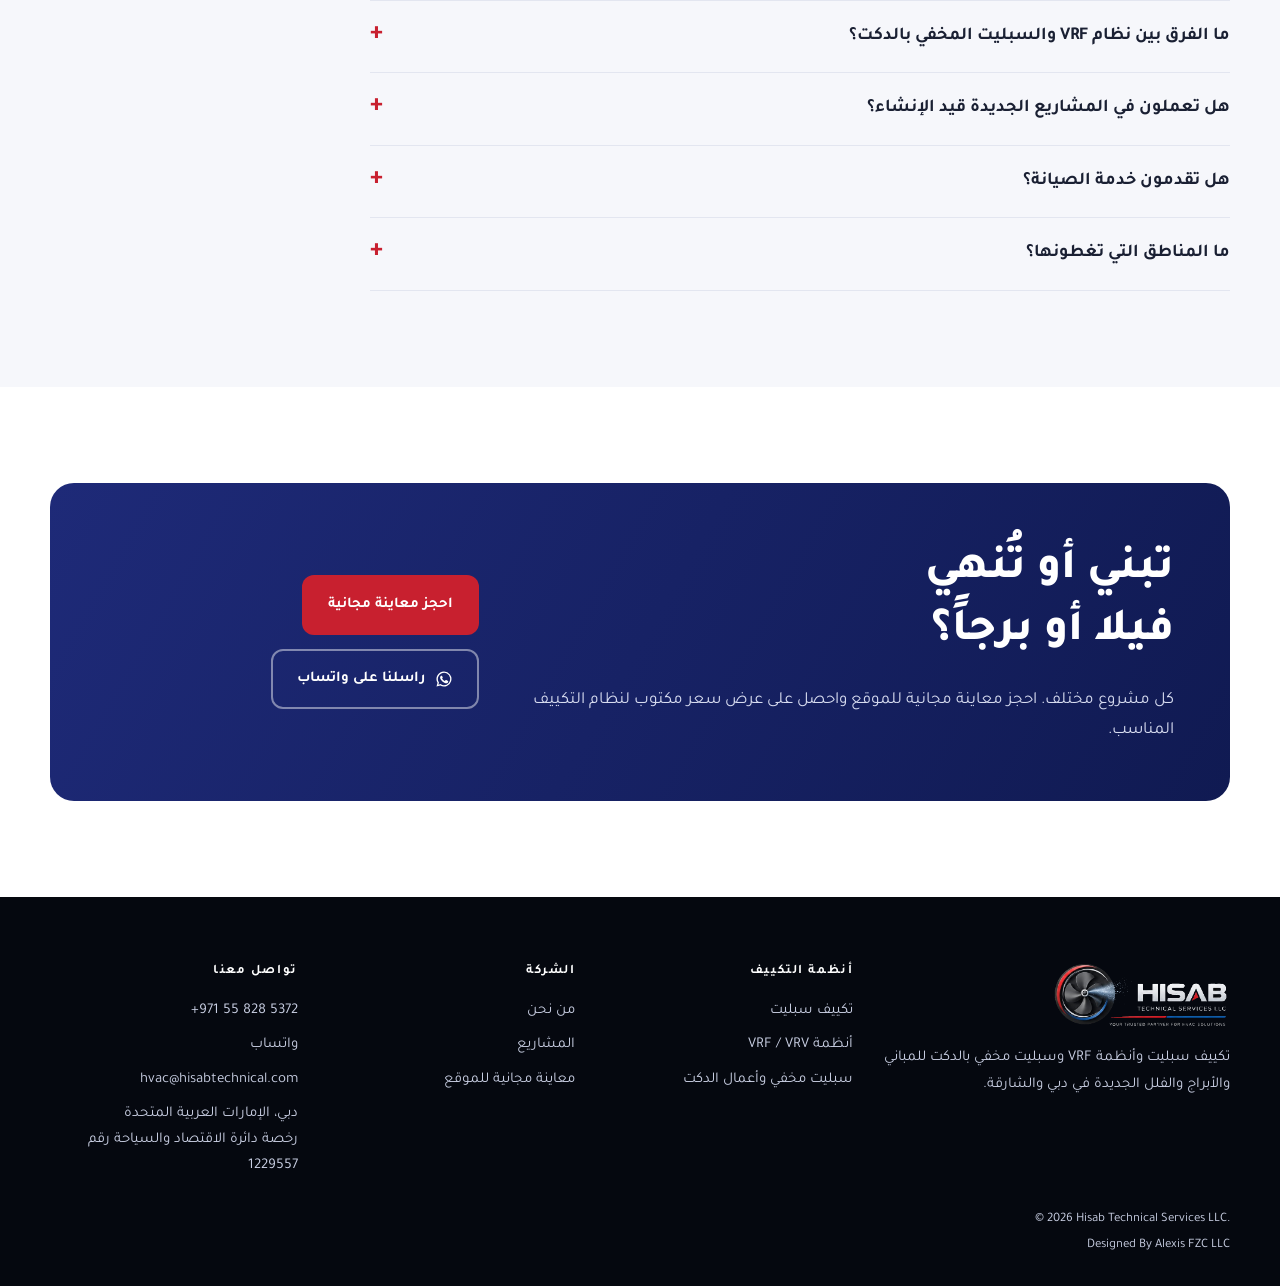
==== commit fc766804: "Revert brand restyle: back to previous colours and font Co-Authored-By: Claude Opus 5.5 <noreply@ant" ====
--- a/ar/index.html
+++ b/ar/index.html
@@ -16,7 +16,7 @@
 <meta property="og:url" content="https://hisab-technical-services.netlify.app/ar/">
 <meta property="og:image" content="https://hisab-technical-services.netlify.app/assets/og-image.jpg">
 <meta name="twitter:card" content="summary_large_image">
-<meta name="theme-color" content="#0B2545">
+<meta name="theme-color" content="#0b1020">
 <link rel="icon" type="image/png" href="../assets/favicon.png">
 <link rel="apple-touch-icon" href="../assets/apple-touch-icon.png">
 <link rel="preconnect" href="https://fonts.googleapis.com">
--- a/styles.css
+++ b/styles.css
@@ -1,11 +1,9 @@
 /* Hisab Technical Services — AC, VRF and ducted split AC specialists */
-@font-face{font-family:"Open Sauce One";font-style:normal;font-weight:400 600;font-display:swap;src:url(assets/fonts/open-sauce-one-latin-400-normal.woff2) format("woff2")}
-@font-face{font-family:"Open Sauce One";font-style:normal;font-weight:700 900;font-display:swap;src:url(assets/fonts/open-sauce-one-latin-700-normal.woff2) format("woff2")}
 :root{
-  --ink:#0B2545;--ink-2:#13315c;--navy:#0B2545;--blue:#1E88E5;--blue-soft:#e3f1fc;
-  --red:#D7263D;--red-dark:#b01d31;--paper:#f4f7fb;--white:#fff;--text:#1B1C21;--muted:#545b6b;
-  --line:#e3e6f0;--radius:16px;--shadow:0 10px 30px rgba(11,37,69,.08);
-  --font:"Open Sauce One","Manrope",system-ui,-apple-system,"Segoe UI",Roboto,Arial,sans-serif;
+  --ink:#0b1020;--ink-2:#121a33;--navy:#1e2a78;--blue:#2f6fe0;--blue-soft:#e8effd;
+  --red:#c8202f;--red-dark:#a51825;--paper:#f6f7fb;--white:#fff;--text:#1a2033;--muted:#5a6280;
+  --line:#e3e6f0;--radius:16px;--shadow:0 10px 30px rgba(11,16,32,.08);
+  --font:"Manrope",system-ui,-apple-system,"Segoe UI",Roboto,Arial,sans-serif;
 }
 *{box-sizing:border-box}
 html{scroll-behavior:smooth}
@@ -21,22 +19,22 @@
 .skip{position:absolute;left:-999px;top:8px;background:var(--white);padding:8px 12px;z-index:100}
 .skip:focus{left:8px}
 .accent{color:var(--red)}
-.accent-blue{color:#5fb0f5}
+.accent-blue{color:#7fa8ff}
 .eyebrow{display:inline-flex;align-items:center;gap:10px;font-size:12px;font-weight:800;letter-spacing:.14em;text-transform:uppercase;color:var(--blue);margin-bottom:14px}
 .eyebrow:before{content:"";width:22px;height:3px;border-radius:3px;background:linear-gradient(90deg,var(--red) 50%,var(--blue) 50%)}
-.dark .eyebrow{color:#7cc0f7}
+.dark .eyebrow{color:#9db8ff}
 
 /* Buttons */
 .btn{display:inline-flex;align-items:center;justify-content:center;gap:10px;padding:15px 24px;border-radius:12px;font-weight:700;font-size:15px;text-decoration:none;border:2px solid transparent;cursor:pointer;transition:.2s;font-family:inherit}
 .btn-red{background:var(--red);color:#fff}.btn-red:hover{background:var(--red-dark)}
-.btn-blue{background:var(--navy);color:#fff}.btn-blue:hover{background:#13315c}
+.btn-blue{background:var(--navy);color:#fff}.btn-blue:hover{background:#16205e}
 .btn-ghost{border-color:rgba(255,255,255,.45);color:#fff}.btn-ghost:hover{background:rgba(255,255,255,.1)}
 .btn-line{border-color:var(--navy);color:var(--navy)}.btn-line:hover{background:var(--navy);color:#fff}
 .link{font-weight:700;color:var(--navy);text-decoration:none;border-bottom:2px solid var(--red);padding-bottom:2px}
 .link:hover{color:var(--red)}
 
 /* Top bar + header */
-.topbar{background:#071a33;color:#c9cfe3;font-size:13px}
+.topbar{background:#05080f;color:#c9cfe3;font-size:13px}
 .topbar .wrap{display:flex;justify-content:space-between;gap:16px;padding:8px 0}
 .topbar a{color:#fff;text-decoration:none;font-weight:700}
 .header{background:var(--ink);position:sticky;top:0;z-index:50;border-bottom:1px solid rgba(255,255,255,.08)}
@@ -52,7 +50,7 @@
 /* Hero */
 .hero{position:relative;color:#fff;background:var(--ink);overflow:hidden}
 .hero-bg{position:absolute;inset:0;background:url(assets/photos/hero.jpg) center/cover no-repeat;opacity:.5}
-.hero:after{content:"";position:absolute;inset:0;background:linear-gradient(90deg,rgba(11,37,69,.96) 0%,rgba(11,37,69,.8) 45%,rgba(11,37,69,.25) 100%)}
+.hero:after{content:"";position:absolute;inset:0;background:linear-gradient(90deg,rgba(11,16,32,.96) 0%,rgba(11,16,32,.8) 45%,rgba(11,16,32,.25) 100%)}
 .hero .wrap{position:relative;z-index:1;padding:110px 0 100px}
 .hero h1{max-width:760px}
 .hero p.lead{font-size:19px;max-width:600px;color:#d7dcf0}
@@ -64,7 +62,7 @@
 .page-hero{background:var(--ink);color:#fff;position:relative;overflow:hidden}
 .page-hero .wrap{position:relative;z-index:1;padding:80px 0 70px}
 .page-hero p{color:#d7dcf0;max-width:640px;font-size:18px}
-.page-hero:after{content:"";position:absolute;right:-120px;top:-120px;width:420px;height:420px;border-radius:50%;border:60px solid rgba(30,136,229,.12);box-shadow:0 0 0 60px rgba(215,38,61,.07)}
+.page-hero:after{content:"";position:absolute;right:-120px;top:-120px;width:420px;height:420px;border-radius:50%;border:60px solid rgba(47,111,224,.12);box-shadow:0 0 0 60px rgba(200,32,47,.07)}
 
 /* Trust strip */
 .trust{background:var(--paper);border-bottom:1px solid var(--line)}
@@ -123,7 +121,7 @@
 .proj{position:relative;border-radius:var(--radius);overflow:hidden;background:var(--ink);min-height:260px;color:#fff;text-decoration:none}
 .proj img{width:100%;height:100% !important;object-fit:cover;position:absolute;inset:0;transition:.4s}
 .proj:hover img{transform:scale(1.04)}
-.proj:after{content:"";position:absolute;inset:0;background:linear-gradient(180deg,transparent 40%,rgba(11,37,69,.9))}
+.proj:after{content:"";position:absolute;inset:0;background:linear-gradient(180deg,transparent 40%,rgba(11,16,32,.9))}
 .proj figcaption,.proj span{position:absolute;left:20px;right:20px;bottom:18px;z-index:1}
 .proj small{display:block;font-size:12px;letter-spacing:.12em;text-transform:uppercase;color:#ffb3ba;font-weight:800}
 .proj b{font-size:19px}
@@ -157,7 +155,7 @@
 .faq details p{margin:12px 0 0;color:var(--muted)}
 
 /* CTA band */
-.cta{background:linear-gradient(120deg,var(--navy),#13315c);color:#fff;border-radius:24px;padding:56px;display:flex;justify-content:space-between;align-items:center;gap:30px}
+.cta{background:linear-gradient(120deg,var(--navy),#101a52);color:#fff;border-radius:24px;padding:56px;display:flex;justify-content:space-between;align-items:center;gap:30px}
 .cta p{color:#d7dcf0;margin:0}
 .cta .actions{display:flex;gap:14px;flex-wrap:wrap}
 
@@ -173,7 +171,7 @@
 .grid-2{display:grid;grid-template-columns:1fr 1fr;gap:16px}
 label{display:block;font-weight:700;font-size:14px;margin-bottom:16px;color:var(--text)}
 input,select,textarea{display:block;width:100%;margin-top:6px;padding:13px 14px;border:1px solid #cfd4e4;border-radius:10px;font:inherit;font-weight:500;font-size:15px;background:#fff;color:var(--text)}
-input:focus,select:focus,textarea:focus{outline:3px solid rgba(30,136,229,.25);border-color:var(--blue)}
+input:focus,select:focus,textarea:focus{outline:3px solid rgba(47,111,224,.25);border-color:var(--blue)}
 .check{display:flex;gap:10px;align-items:flex-start;font-weight:500}
 .check input{width:auto;margin-top:5px}
 .hidden{display:none}
@@ -184,7 +182,7 @@
 .contact-box p{color:#c9cfe3}
 
 /* Footer */
-.footer{background:#071a33;color:#c9cfe3;padding:64px 0 28px;font-size:15px}
+.footer{background:#05080f;color:#c9cfe3;padding:64px 0 28px;font-size:15px}
 .footer-grid{display:grid;grid-template-columns:1.4fr 1fr 1fr 1fr;gap:30px}
 .footer img{height:70px;width:auto;margin-bottom:14px}
 .footer h4{color:#fff;font-size:13px;letter-spacing:.12em;text-transform:uppercase;margin:0 0 14px}
@@ -232,7 +230,7 @@
   .topbar .hide-sm{display:none}
   .form-card,.contact-box{padding:24px}
 }
-.hero .eyebrow,.page-hero .eyebrow{color:#7cc0f7}
+.hero .eyebrow,.page-hero .eyebrow{color:#9db8ff}
 .top-links{display:flex;gap:18px}
 .wa{width:18px;height:18px;flex:none}
 .contact-box a{display:inline-flex;align-items:center;gap:8px}
@@ -259,7 +257,7 @@
 @media (min-width:861px){
   .hero-bg{opacity:.75}
   .hero .wrap,.header .wrap,.topbar .wrap{width:min(1400px,100% - 96px)}
-  .hero:after{background:linear-gradient(180deg,rgba(11,37,69,.72),rgba(11,37,69,.82))}
+  .hero:after{background:linear-gradient(180deg,rgba(11,16,32,.72),rgba(11,16,32,.82))}
 }
 /* Preview: everything fits above the call bar on phones (nothing removed) */
 @media (max-width:600px){
@@ -305,9 +303,9 @@
 [dir=rtl] .ticks li:before{left:auto;right:0}
 [dir=rtl] .compare th,[dir=rtl] .compare td,[dir=rtl] .ref-table th,[dir=rtl] .ref-table td{text-align:right}
 [dir=rtl] .page-hero:after{right:auto;left:-120px}
-[dir=rtl] .hero:after{background:linear-gradient(270deg,rgba(11,37,69,.96) 0%,rgba(11,37,69,.8) 45%,rgba(11,37,69,.25) 100%)}
+[dir=rtl] .hero:after{background:linear-gradient(270deg,rgba(11,16,32,.96) 0%,rgba(11,16,32,.8) 45%,rgba(11,16,32,.25) 100%)}
 [dir=rtl] .skip{left:auto;right:-999px}
 [dir=rtl] .skip:focus{right:8px}
 [dir=rtl] .footer-credit{align-items:flex-end}
 [dir=rtl] .form-card input[type=email],[dir=rtl] .form-card input[type=tel],[dir=rtl] .form-card input[type=url]{text-align:right}
-@media (min-width:861px){[dir=rtl] .hero:after{background:linear-gradient(180deg,rgba(11,37,69,.72),rgba(11,37,69,.82))}}
+@media (min-width:861px){[dir=rtl] .hero:after{background:linear-gradient(180deg,rgba(11,16,32,.72),rgba(11,16,32,.82))}}
